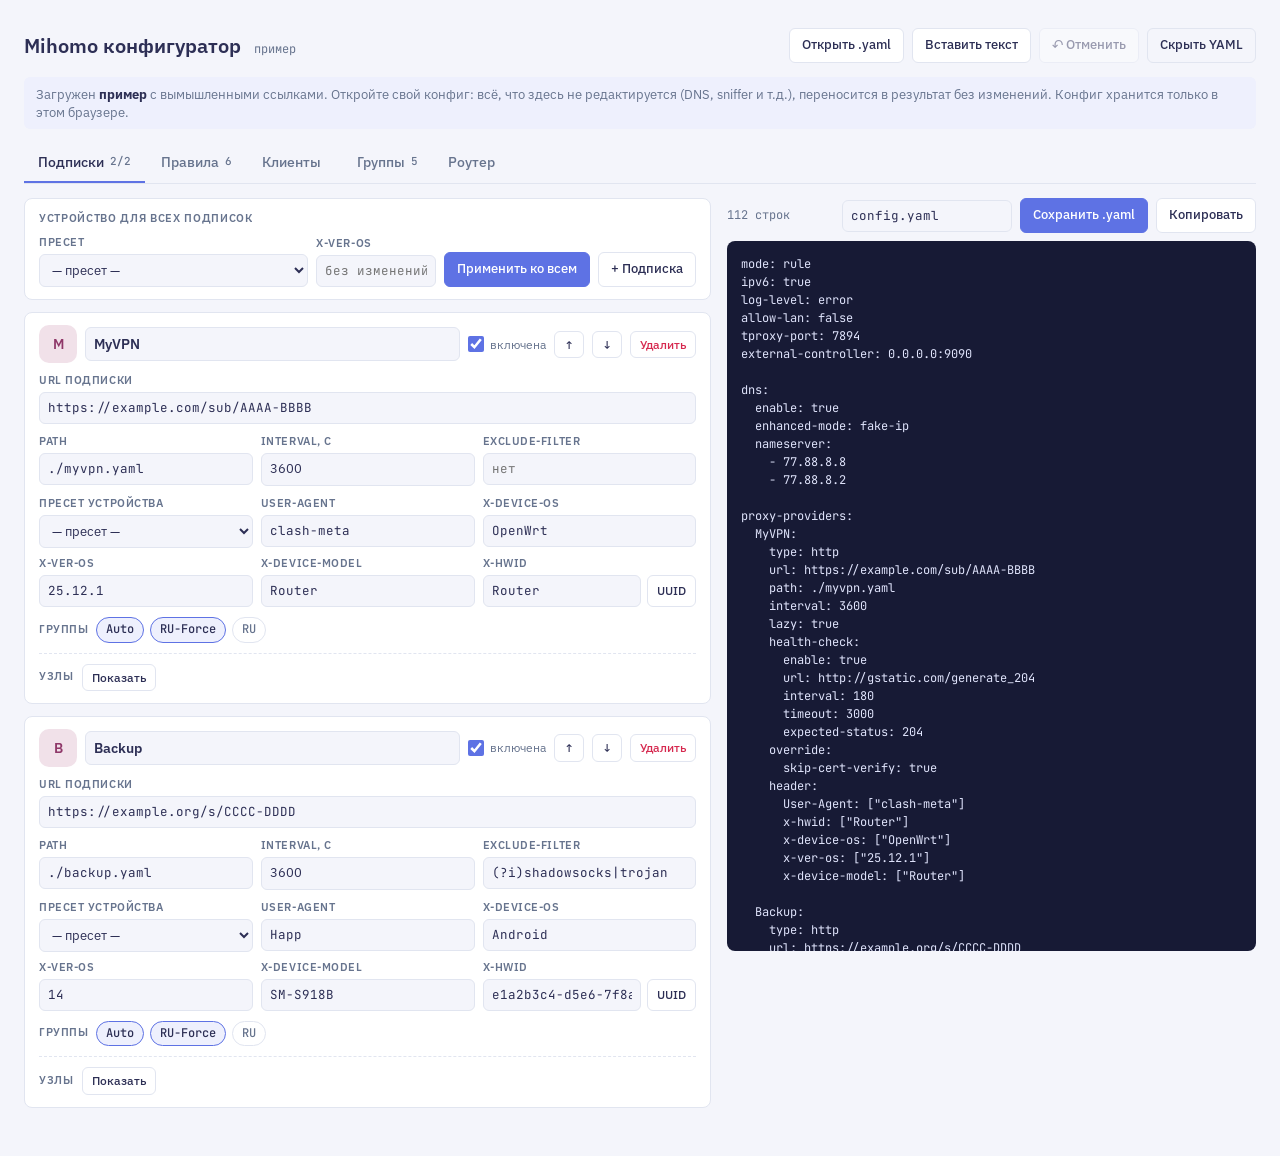
==== configurator/index.html @ 1c2b49b6 "0.1.11: fix empty groups/subscriptions in status, Argon-style panel theme, country flags - fix: stat" ====
<!doctype html>
<html lang="ru">
<head>
<meta charset="utf-8">
<meta name="viewport" content="width=device-width, initial-scale=1, viewport-fit=cover">
<title>Mihomo Конфигуратор</title>
<link rel="preconnect" href="https://fonts.googleapis.com">
<link rel="stylesheet" href="https://fonts.googleapis.com/css2?family=IBM+Plex+Sans:wght@400;500;600&family=JetBrains+Mono:wght@400;500&display=swap">
<script src="js-yaml.min.js"></script>
<script>window.jsyaml || document.write('<script src="https://cdnjs.cloudflare.com/ajax/libs/js-yaml/4.1.0/js-yaml.min.js"><\/script>')</script>
<style>
/* Layout: tabbed editor (subscriptions / rules / groups) on the left, live YAML + problems on the right; stacks on phones */
:root{
  --bg:#f4f5fb; --panel:#ffffff; --fg:#2d2f55; --muted:#67748e; --line:#e1e5f0;
  --accent:#5e72e4; --accent-ink:#ffffff; --soft:#eef0fd; --warn:#d6294f; --ok:#1a9b67;
  --code-bg:#171a35; --code-fg:#dfe3fb;
  --c-direct:#1a9b67; --c-reject:#d6294f;
  --c1:#5e72e4; --c2:#9a6420; --c3:#6b4a8f; --c4:#23808a; --c5:#a03a6c; --c6:#5f6f12;
  --f-ui:"Twemoji Country Flags","IBM Plex Sans",system-ui,-apple-system,"Segoe UI",sans-serif;
  --f-mono:"Twemoji Country Flags","JetBrains Mono",ui-monospace,"SFMono-Regular",Consolas,monospace;
}
/* Windows has no flag emoji: a flags-only font (Twemoji, CC-BY 4.0) next to this file */
@font-face{font-family:"Twemoji Country Flags";src:url(flags.woff2) format("woff2");unicode-range:U+1F1E6-1F1FF,U+1F3F4,U+E0062-E0063,U+E0065,U+E0067,U+E006C,U+E006E,U+E0073-E0074,U+E0077,U+E007F;font-display:swap}
@media (prefers-color-scheme:dark){:root:not([data-theme="light"]){
  --bg:#12142a; --panel:#1c1f3a; --fg:#e8eaf6; --muted:#9aa3c7; --line:#2e3260;
  --accent:#8a9bff; --accent-ink:#11132a; --soft:#262a50; --warn:#ff7a93; --ok:#4fd6a0;
  --code-bg:#0c0e20; --code-fg:#dfe3fb;
  --c-direct:#4fd6a0; --c-reject:#ff7a93;
  --c1:#8a9bff; --c2:#d9a35a; --c3:#a88bd0; --c4:#5cc0c9; --c5:#d97aa6; --c6:#b5c45a; color-scheme:dark}}
:root[data-theme="dark"]{
  --bg:#12142a; --panel:#1c1f3a; --fg:#e8eaf6; --muted:#9aa3c7; --line:#2e3260;
  --accent:#8a9bff; --accent-ink:#11132a; --soft:#262a50; --warn:#ff7a93; --ok:#4fd6a0;
  --code-bg:#0c0e20; --code-fg:#dfe3fb;
  --c-direct:#4fd6a0; --c-reject:#ff7a93;
  --c1:#8a9bff; --c2:#d9a35a; --c3:#a88bd0; --c4:#5cc0c9; --c5:#d97aa6; --c6:#b5c45a; color-scheme:dark}
*{box-sizing:border-box}
[hidden]{display:none!important}
body{background:var(--bg);color:var(--fg);font-family:var(--f-ui);font-size:14px;line-height:1.45;padding-inline:16px;padding-block:20px 40px}
.wrap{max-width:1360px;margin:0 auto;display:flex;flex-direction:column;gap:14px}
header{display:flex;flex-wrap:wrap;align-items:center;justify-content:space-between;gap:12px}
h1{font-size:20px;font-weight:600;margin:0;text-wrap:balance}
h1 small{font-family:var(--f-mono);font-weight:400;font-size:12px;color:var(--muted);margin-left:8px}
h2{font-size:15px;font-weight:600;margin:6px 0 0}
.bar{display:flex;flex-wrap:wrap;gap:8px;align-items:center}
button,.btn{font:inherit;font-size:13px;font-weight:500;border:1px solid var(--line);background:var(--panel);color:var(--fg);padding:7px 12px;border-radius:6px;cursor:pointer;display:inline-flex;align-items:center;gap:6px;text-decoration:none}
button:hover,.btn:hover{border-color:var(--accent)}
button:disabled{opacity:.45;cursor:default;border-color:var(--line)}
button:focus-visible,input:focus-visible,select:focus-visible,textarea:focus-visible,.btn:focus-within,a:focus-visible{outline:2px solid var(--accent);outline-offset:1px}
button.primary{background:var(--accent);color:var(--accent-ink);border-color:var(--accent)}
button.ghost{background:transparent}
button.danger{color:var(--warn)}
button.sm,.btn.sm{padding:4px 9px;font-size:12px}
.btn input{display:none}
.muted{color:var(--muted)}
.small{font-size:12px}
code{font-family:var(--f-mono);font-size:.92em}

.tabs{display:flex;gap:2px;border-bottom:1px solid var(--line);overflow-x:auto}
.tab{border:none;border-bottom:2px solid transparent;border-radius:0;background:transparent;padding:9px 14px;color:var(--muted);font-size:14px}
.tab:hover{border-color:transparent;color:var(--fg)}
.tab[aria-selected="true"]{color:var(--fg);border-bottom-color:var(--accent)}
.tab .n{font-family:var(--f-mono);font-size:11px;color:var(--muted);font-variant-numeric:tabular-nums}

.grid{display:grid;grid-template-columns:minmax(0,1.3fr) minmax(0,1fr);gap:16px;align-items:start}
.grid.noyaml{grid-template-columns:minmax(0,1fr)}
.grid.noyaml .out{display:none}
@media (max-width:960px){.grid{grid-template-columns:minmax(0,1fr)}}
.col{display:flex;flex-direction:column;gap:12px;min-width:0}
.note{font-size:12.5px;color:var(--muted);background:var(--soft);border-radius:6px;padding:8px 12px}
.note b{color:var(--fg)}
.panel{background:var(--panel);border:1px solid var(--line);border-radius:8px;padding:12px 14px;display:flex;flex-direction:column;gap:10px;min-width:0}
.lbl{font-size:11px;letter-spacing:.06em;text-transform:uppercase;color:var(--muted);font-weight:600}
.bulk{flex-direction:row;flex-wrap:wrap;align-items:end;gap:8px}
.bulk .lbl{width:100%}

.prov{background:var(--panel);border:1px solid var(--line);border-radius:8px;padding:12px 14px;display:flex;flex-direction:column;gap:10px;min-width:0}
.prov.off{opacity:.55}
.prov.off .body{display:none}
.phead{display:flex;flex-wrap:wrap;align-items:center;gap:8px}
.phead .name{flex:1 1 160px;min-width:0}
.switch{display:inline-flex;align-items:center;gap:6px;font-size:12px;color:var(--muted);cursor:pointer;user-select:none}
.switch input{width:16px;height:16px;accent-color:var(--accent);margin:0}
.body{display:flex;flex-direction:column;gap:10px}
.row{display:grid;grid-template-columns:repeat(auto-fit,minmax(140px,1fr));gap:8px}
label.f{display:flex;flex-direction:column;gap:3px;min-width:0}
label.f>span{font-size:11px;letter-spacing:.05em;text-transform:uppercase;color:var(--muted);font-weight:600}
input[type=text],input[type=number],input[type=search],select,textarea{font:inherit;font-size:13px;width:100%;min-width:0;border:1px solid var(--line);background:var(--bg);color:var(--fg);border-radius:6px;padding:6px 8px}
input.mono,textarea,select.mono{font-family:var(--f-mono);font-size:12.5px}
input.name{font-weight:600;font-size:14px}
.inline{display:flex;gap:6px;min-width:0}
.inline input{flex:1}
.chips{display:flex;flex-wrap:wrap;gap:6px;align-items:center}
.chips .t{font-size:11px;letter-spacing:.05em;text-transform:uppercase;color:var(--muted);font-weight:600;margin-right:2px}
.chip{font-family:var(--f-mono);font-size:12px;padding:3px 9px;border-radius:999px;border:1px solid var(--line);background:transparent;color:var(--muted);cursor:pointer}
.chip.on{background:var(--soft);color:var(--fg);border-color:var(--accent)}
.chips select{width:auto;font-size:12px;padding:3px 6px;border-radius:999px}
.dot{width:8px;height:8px;border-radius:50%;display:inline-block;flex:none}

/* nodes */
.nodes{border-top:1px dashed var(--line);padding-top:10px;display:flex;flex-direction:column;gap:8px}
.nodesum{font-size:12.5px;display:flex;flex-wrap:wrap;gap:4px 10px;font-variant-numeric:tabular-nums}
.nodelist{max-height:300px;overflow:auto;border:1px solid var(--line);border-radius:6px}
.node{display:grid;grid-template-columns:minmax(0,1fr) auto;gap:1px 10px;padding:6px 10px;border-bottom:1px solid var(--line);font-size:13px}
.node:last-child{border-bottom:none}
.node.ex{opacity:.45}
.node .nn{min-width:0;overflow:hidden;text-overflow:ellipsis;white-space:nowrap}
.node .srv{font-family:var(--f-mono);font-size:11px;color:var(--muted);min-width:0;overflow:hidden;text-overflow:ellipsis;white-space:nowrap}
.node .proto{font-family:var(--f-mono);font-size:11px;color:var(--muted);text-align:right}
.node .tags{display:flex;gap:4px;flex-wrap:wrap;justify-content:flex-end}
.tag{font-family:var(--f-mono);font-size:10.5px;padding:1px 7px;border-radius:999px;background:var(--soft);color:var(--fg);white-space:nowrap}
.tag.x{color:var(--warn);background:transparent;border:1px solid var(--line)}

/* rules */
.tester .tout{font-size:13px;display:flex;flex-direction:column;gap:4px}
.tester ol{margin:0;padding-left:20px;display:flex;flex-direction:column;gap:3px}
.tester li.maybe{color:var(--muted)}
.tester li.hit{font-weight:500}
.tester ul{margin:2px 0 0;padding-left:18px}
.badge{font-size:11px;font-weight:500;padding:1px 7px;border-radius:999px;background:var(--soft);color:var(--muted);white-space:nowrap}
.rtools{display:flex;flex-wrap:wrap;gap:8px;align-items:center}
.rtools input{flex:1 1 160px;width:auto}
.legend{display:flex;flex-wrap:wrap;gap:6px}
.legend .chip{display:inline-flex;align-items:center;gap:6px}
.legend .ic{width:20px;height:20px;border-radius:5px}.legend .ic svg{width:13px;height:13px}.legend .ic img{width:18px;height:18px}
.rules{display:flex;flex-direction:column;gap:5px}
.rule{display:flex;flex-wrap:wrap;align-items:center;gap:6px;background:var(--panel);border:1px solid var(--line);border-radius:6px;padding:5px 8px 5px 4px;min-width:0}
.rule.bad{border-color:var(--warn)}
.rule.dead{opacity:.5}
.rule.dragging{box-shadow:0 8px 24px rgba(0,0,0,.22);border-color:var(--accent);position:relative;z-index:3}
.rules.sorting{user-select:none}
.handle{cursor:grab;touch-action:none;border:none;background:transparent;color:var(--muted);padding:6px 6px;font-family:var(--f-mono);letter-spacing:-2px;font-size:13px;line-height:1}
.handle:hover{color:var(--fg)}
.handle.off{cursor:default;opacity:.3}
.rules.sorting .handle{cursor:grabbing}
.idx{font-family:var(--f-mono);font-size:11px;color:var(--muted);width:2.2em;text-align:right;font-variant-numeric:tabular-nums}
.rule .rtype{flex:0 0 152px;width:152px}
.rule .rval{flex:1 1 170px;width:auto}
.rule span.rval{font-size:12.5px;padding:0 8px}
.rule .arrow{color:var(--muted)}
.rule .rtarget{flex:0 0 140px;width:140px;font-weight:500;border-color:var(--tc);background:color-mix(in srgb,var(--tc) 16%,var(--bg))}
.rule .x{padding:4px 9px;color:var(--muted)}
.rule .x:hover{color:var(--warn)}
.rule .issue{width:100%;font-size:12px;color:var(--warn);padding-left:56px}
.rpgrid,.ggrid{display:grid;grid-template-columns:repeat(auto-fill,minmax(300px,1fr));gap:12px}

/* groups */
.ghead{display:flex;flex-wrap:wrap;align-items:center;gap:8px}
.ghead .name{flex:1 1 140px;width:auto}
.ghead select{flex:0 0 130px;width:130px}
.gmeta{font-size:12px;color:var(--muted);font-variant-numeric:tabular-nums}
.member{display:inline-flex;align-items:center;border:1px solid var(--line);border-radius:999px;overflow:hidden}
.member button{border:none;border-radius:0;background:transparent;padding:3px 8px;font-family:var(--f-mono);font-size:12px;color:var(--fg)}
.member button+button{padding:3px 7px 3px 2px;color:var(--muted)}
.member.first{border-color:var(--accent);background:var(--soft)}
.member.bad{border-color:var(--warn)}
.member.bad button{color:var(--warn)}
.gnodes{display:flex;flex-wrap:wrap;gap:4px}
.gfoot{display:flex;gap:6px;justify-content:flex-end}

/* icons */
.ic{width:30px;height:30px;border-radius:8px;display:inline-grid;place-items:center;flex:none;padding:0;border:none;
  background:color-mix(in srgb,var(--tc,var(--accent)) 15%,var(--panel));color:color-mix(in srgb,var(--tc,var(--accent)) 85%,var(--fg));overflow:hidden}
.ic svg{width:18px;height:18px}
.ic img{width:26px;height:26px;object-fit:contain}
.ic.lt{--tc:var(--lc);font-weight:600;font-size:12px;letter-spacing:-.02em;font-family:var(--f-ui)}
.ic .em{font-size:17px;line-height:1}
button.ic{cursor:pointer}
button.ic:hover{box-shadow:0 0 0 2px var(--accent);border-color:transparent}
.ic.lg{width:38px;height:38px;border-radius:10px}
.ic.lg svg{width:22px;height:22px}.ic.lg img{width:32px;height:32px}.ic.lg.lt{font-size:14px}
#iconDlg{width:min(760px,calc(100vw - 32px))}
#iconDlg .tabs{margin:8px 0}
.icgrid{display:grid;grid-template-columns:repeat(auto-fill,minmax(76px,1fr));gap:6px;max-height:52vh;overflow:auto;padding:2px}
.icgrid button{flex-direction:column;gap:4px;padding:8px 4px;font-size:10.5px;font-weight:400;color:var(--muted);min-width:0}
.icgrid button span.cap{max-width:100%;overflow:hidden;text-overflow:ellipsis;white-space:nowrap}
.icgrid img{width:36px;height:36px;object-fit:contain}
.icgrid svg{width:24px;height:24px;color:var(--fg)}

/* clients */
.seg{display:inline-flex;flex-wrap:wrap;border:1px solid var(--line);border-radius:8px;overflow:hidden;background:var(--bg)}
.seg button{border:none;border-radius:0;background:transparent;padding:6px 12px;color:var(--muted)}
.seg button+button{border-left:1px solid var(--line)}
.seg button[aria-pressed="true"]{background:var(--accent);color:var(--accent-ink)}
.client .ipin{flex:0 1 170px;width:170px}
.cstat{font-size:12.5px;color:var(--muted);display:flex;flex-wrap:wrap;gap:6px 10px;align-items:center}
.cstat.warn{color:var(--warn)}
.copt{display:flex;flex-wrap:wrap;gap:8px;align-items:center;font-size:13px}
.copt select{width:auto}

/* router */
.dl{font-family:var(--f-mono);font-size:11px;white-space:nowrap;font-variant-numeric:tabular-nums}
.dl.good{color:var(--ok)}.dl.mid{color:var(--c2)}.dl.bad{color:var(--warn)}
.live{font-size:12.5px;display:flex;flex-wrap:wrap;gap:6px 12px;align-items:center;background:var(--soft);border-radius:6px;padding:6px 10px}
.live select{width:auto;max-width:100%;min-width:0}
.tab .ok{color:var(--ok)}

/* host bar (LuCI / panel) */
.hostbar{display:flex;flex-wrap:wrap;gap:8px;align-items:center;background:var(--panel);border:1px solid var(--line);border-radius:8px;padding:8px 10px}
.hostbar .src{font-size:12px;color:var(--muted);font-weight:600;letter-spacing:.04em;text-transform:uppercase}
.hostbar select{width:auto;max-width:100%;min-width:0;flex:0 1 260px}
.hostbar .dirty{font-size:12.5px;color:var(--warn)}
.hostbar .clean{font-size:12.5px;color:var(--ok)}
.hostbar .grow{flex:1 1 auto}
.hostres{font-size:12.5px;white-space:pre-wrap;font-family:var(--f-mono);max-height:180px;overflow:auto}

/* output */
.out{position:sticky;top:calc(env(safe-area-inset-top,0px) + 12px);display:flex;flex-direction:column;gap:8px;min-width:0}
.outhead{display:flex;flex-wrap:wrap;align-items:center;justify-content:space-between;gap:8px}
.outhead .meta{font-family:var(--f-mono);font-size:12px;color:var(--muted);font-variant-numeric:tabular-nums}
.fname{width:170px!important}
.problems{font-size:12.5px;color:var(--warn);background:color-mix(in srgb,var(--warn) 9%,var(--panel));border:1px solid color-mix(in srgb,var(--warn) 35%,var(--line));border-radius:6px;padding:8px 12px;max-height:150px;overflow:auto}
.problems ul{margin:0;padding-left:18px}
pre#yaml{margin:0;background:var(--code-bg);color:var(--code-fg);font-family:var(--f-mono);font-size:12px;line-height:1.5;border-radius:8px;padding:14px;overflow:auto;max-height:calc(100vh - 190px);white-space:pre;tab-size:2}
#toast{position:fixed;left:50%;transform:translateX(-50%);bottom:calc(20px + env(safe-area-inset-bottom,0px));z-index:60;background:var(--panel);border:1px solid var(--line);box-shadow:0 6px 24px rgba(0,0,0,.18);border-radius:999px;padding:8px 16px;max-width:calc(100vw - 32px);font-size:13px;color:var(--ok);text-align:center}
#toast.err{color:var(--warn)}
#toast:empty{display:none}
.row3{display:grid;grid-template-columns:repeat(3,minmax(0,1fr));gap:8px}
@media (max-width:620px){.row3{grid-template-columns:minmax(0,1fr)}}
.err{font-size:12.5px;color:var(--warn)}
dialog{border:1px solid var(--line);border-radius:10px;background:var(--panel);color:var(--fg);width:min(720px,calc(100vw - 32px));padding:16px}
dialog::backdrop{background:rgba(0,0,0,.45)}
dialog textarea{height:50vh;resize:vertical}
dialog .bar{margin-top:10px;justify-content:flex-end}
/* mobile nav */
.mnav{display:none;position:fixed;left:0;right:0;bottom:0;z-index:40;background:var(--panel);border-top:1px solid var(--line);grid-template-columns:repeat(6,minmax(0,1fr));gap:2px;padding:4px 4px calc(4px + env(safe-area-inset-bottom,0px))}
.mnav button{flex-direction:column;justify-content:center;gap:2px;border:none;background:transparent;padding:6px 0;font-size:10.5px;font-weight:500;color:var(--muted);min-height:54px;position:relative;border-radius:10px;min-width:0}
.mnav button:hover{border:none}
.mnav button svg{width:22px;height:22px}
.mnav button[aria-selected="true"]{color:var(--accent);background:var(--soft)}
.mnav .b{position:absolute;top:3px;left:calc(50% + 6px);min-width:16px;height:16px;border-radius:8px;background:var(--warn);color:var(--panel);font-size:10px;line-height:16px;padding:0 4px;font-variant-numeric:tabular-nums}
.mnav .b.ok{background:var(--ok);min-width:8px;width:8px;height:8px;padding:0;top:8px}
@media (max-width:720px){
  body{padding-block:12px calc(80px + env(safe-area-inset-bottom,0px))}
  .wrap{gap:12px}
  .tabs{display:none}
  .mnav{display:grid}
  #toast{bottom:calc(76px + env(safe-area-inset-bottom,0px))}
  header{gap:8px}
  h1{font-size:17px;min-width:0;max-width:100%}
  h1 small{display:block;margin:2px 0 0;overflow:hidden;text-overflow:ellipsis;white-space:nowrap}
  header .bar{width:100%;display:grid;grid-template-columns:repeat(3,minmax(0,1fr));gap:6px}
  header .bar>*{justify-content:center;padding:6px 4px;font-size:13px;white-space:nowrap;overflow:hidden}
  #yamlToggle{display:none}
  .grid,.grid.noyaml{grid-template-columns:minmax(0,1fr)}
  .grid .out,.grid.noyaml .out{display:none;position:static}
  body.m-yaml .grid .out{display:flex}
  body.m-yaml #main{display:none}
  pre#yaml{max-height:none;font-size:11.5px}
  .outhead .bar{width:100%}
  .fname{flex:1 1 100%;width:100%!important}
  input[type=text],input[type=number],input[type=search],input[type=password],select,textarea{font-size:16px;padding:8px 10px}
  button,.btn{min-height:42px}
  button.sm,.btn.sm{min-height:36px}
  .chip{padding:6px 11px}
  .member button{padding:7px 9px}
  .row,.row3{grid-template-columns:minmax(0,1fr)!important}
  .panel,.prov{padding:12px}
  .rule{display:grid;grid-template-columns:30px 30px minmax(0,1fr) auto auto;grid-template-areas:"n ic ty ty x" "h va va va va" "h tg tg nr nr" "is is is is is";gap:6px;padding:8px 8px 8px 4px}
  .rule .idx{grid-area:n;width:auto;text-align:center;align-self:center}
  .rule .handle{grid-area:h;align-self:stretch;font-size:16px;min-height:44px}
  .rule .ic{grid-area:ic}
  .rule .rtype{grid-area:ty;width:100%;flex:none}
  .rule .rval{grid-area:va;width:100%;flex:none}
  .rule span.rval{align-self:center}
  .rule .arrow{display:none}
  .rule .rtarget{grid-area:tg;width:100%;flex:none}
  .rule .switch{grid-area:nr}
  .rule .x{grid-area:x;min-height:40px;min-width:40px;justify-content:center}
  .rule .issue{grid-area:is;padding-left:4px}
  .rtools input{flex:1 1 100%}
  .ghead select{flex:1 1 100%;width:100%}
  .client .ipin{flex:1 1 100%;width:100%}
  .seg{display:flex;width:100%}
  .seg button{flex:1 1 0;padding:8px 4px;font-size:13px}
  .node{padding:8px 10px}
  .live{padding:8px 10px}
  .live select{flex:1 1 100%}
  dialog,#iconDlg{width:100vw;max-width:100vw;height:100dvh;max-height:100dvh;margin:0;border:none;border-radius:0;padding:16px 16px calc(16px + env(safe-area-inset-bottom,0px))}
  dialog textarea{height:58vh}
  .icgrid{grid-template-columns:repeat(auto-fill,minmax(68px,1fr));max-height:calc(100dvh - 300px)}
}
@media (max-width:560px){.rule .rtype,.rule .rtarget{flex:1 1 120px;width:auto}.rule .issue{padding-left:8px}}
@media (prefers-reduced-motion:reduce){*{transition:none!important}}
</style>
</head>
<body>

<div class="wrap">
  <header>
    <h1>Mihomo конфигуратор <small id="srcname">пример</small></h1>
    <div class="bar">
      <label class="btn">Открыть .yaml<input type="file" id="file" accept=".yaml,.yml,.txt"></label>
      <button id="pasteBtn">Вставить текст</button>
      <button id="undoBtn" disabled title="Отменить последнее действие">↶ Отменить</button>
      <button id="yamlToggle" class="ghost">Скрыть YAML</button>
    </div>
  </header>

  <div class="hostbar" id="hostbar" hidden></div>
  <div class="note" id="hint">Загружен <b>пример</b> с вымышленными ссылками. Откройте свой конфиг: всё, что здесь не редактируется (DNS, sniffer и т.д.), переносится в результат без изменений. Конфиг хранится только в этом браузере.</div>

  <div class="tabs" role="tablist">
    <button class="tab" role="tab" data-tab="subs" id="tab-subs">Подписки <span class="n" id="cnt-subs"></span></button>
    <button class="tab" role="tab" data-tab="rules" id="tab-rules">Правила <span class="n" id="cnt-rules"></span></button>
    <button class="tab" role="tab" data-tab="clients" id="tab-clients">Клиенты <span class="n" id="cnt-clients"></span></button>
    <button class="tab" role="tab" data-tab="groups" id="tab-groups">Группы <span class="n" id="cnt-groups"></span></button>
    <button class="tab" role="tab" data-tab="router" id="tab-router">Роутер <span class="n" id="cnt-router"></span></button>
  </div>

  <div class="grid" id="grid">
    <div class="col" id="main"></div>

    <div class="out">
      <div class="outhead">
        <div class="meta" id="meta"></div>
        <div class="bar">
          <input type="text" id="fname" class="mono fname" value="config.yaml" aria-label="Имя файла" spellcheck="false">
          <button id="applyBtn" class="primary" hidden title="Применить конфиг на роутере через API mihomo">На роутер</button>
          <button id="saveBtn" class="primary">Сохранить .yaml</button>
          <button id="copyBtn">Копировать</button>
        </div>
      </div>
      <div class="problems" id="problems" hidden></div>
      <pre id="yaml" tabindex="0"></pre>
    </div>
  </div>
</div>

<div id="toast" class="toast" aria-live="polite"></div>
<nav class="mnav" id="mnav" aria-label="Разделы"></nav>

<dialog id="pasteDlg">
  <label class="f"><span id="pasteTitle">Вставьте содержимое config.yaml</span><textarea id="pasteTa" spellcheck="false"></textarea><input type="text" id="newName" class="mono" hidden spellcheck="false"></label>
  <div class="err" id="pasteErr"></div>
  <div class="bar"><button id="pasteCancel" class="ghost">Отмена</button><button id="pasteOk" class="primary">Загрузить</button></div>
</dialog>

<dialog id="iconDlg">
  <div class="bar" style="justify-content:space-between"><b id="icTitle">Иконка</b><button class="ghost sm" id="icClose" aria-label="Закрыть">✕</button></div>
  <div class="tabs" role="tablist">
    <button class="tab" data-ictab="own" id="ict-own">Значки</button>
    <button class="tab" data-ictab="qure" id="ict-qure">Qure</button>
    <button class="tab" data-ictab="url" id="ict-url">Своя ссылка</button>
  </div>
  <div class="col">
    <input type="search" id="icSearch" placeholder="Поиск: youtube, telegram, russia…" aria-label="Поиск иконки">
    <div class="icgrid" id="icGrid"></div>
    <div class="inline" id="icUrlRow" hidden><input type="text" id="icUrlIn" class="mono" placeholder="https://…/icon.png" spellcheck="false"><button id="icUrlOk" class="primary">Применить</button></div>
    <div class="note small" id="icNote"></div>
    <div class="bar"><button id="icAuto">Сбросить на авто</button></div>
  </div>
</dialog>

<script>
const SAMPLE = `mode: rule
ipv6: true
log-level: error
allow-lan: false
tproxy-port: 7894
external-controller: 0.0.0.0:9090
dns:
  enable: true
  enhanced-mode: fake-ip
  nameserver: [77.88.8.8, 77.88.8.2]
proxy-providers:
  MyVPN:
    type: http
    url: "https://example.com/sub/AAAA-BBBB"
    path: ./myvpn.yaml
    interval: 3600
    lazy: true
    health-check: {enable: true, url: http://gstatic.com/generate_204, interval: 180, timeout: 3000, expected-status: 204}
    override: {skip-cert-verify: true}
    header:
      User-Agent: ["clash-meta"]
      x-hwid: ["Router"]
      x-device-os: ["OpenWrt"]
      x-ver-os: ["25.12.1"]
      x-device-model: ["Router"]
  Backup:
    type: http
    url: "https://example.org/s/CCCC-DDDD"
    path: ./backup.yaml
    interval: 3600
    lazy: true
    health-check: {enable: true, url: http://gstatic.com/generate_204, interval: 180, timeout: 3000, expected-status: 204}
    override: {skip-cert-verify: true}
    exclude-filter: "(?i)shadowsocks|trojan"
    header:
      User-Agent: ["Happ"]
      x-hwid: ["e1a2b3c4-d5e6-7f8a-9b0c-1d2e3f4a5b6c"]
      x-device-os: ["Android"]
      x-ver-os: ["14"]
      x-device-model: ["SM-S918B"]
proxy-groups:
  - {name: Mode, type: select, proxies: [Auto, RU-Force]}
  - {name: Auto, type: url-test, interval: 30, url: http://gstatic.com/generate_204, use: [MyVPN, Backup], exclude-filter: "(?i)🇷🇺|Russia|Россия"}
  - {name: RU-Force, type: url-test, interval: 30, url: http://gstatic.com/generate_204, use: [MyVPN, Backup], filter: "(?i)🇷🇺|Russia|Россия"}
  - {name: PROXY, type: select, proxies: [Auto, RU-Force]}
  - {name: RU, type: fallback, interval: 30, url: http://gstatic.com/generate_204, proxies: [RU-Force, Mode]}
rule-providers:
  youtube:
    behavior: classical
    type: http
    url: "https://raw.githubusercontent.com/blackmatrix7/ios_rule_script/master/rule/Clash/YouTube/YouTube.yaml"
    interval: 86400
    proxy: PROXY
    path: ./ruleset/youtube.yaml
  russia-inside:
    behavior: classical
    type: http
    url: "https://raw.githubusercontent.com/itdoginfo/allow-domains/main/Russia/inside-clashx.lst"
    interval: 86400
    proxy: PROXY
    path: ./ruleset/russia-inside.yaml
rules:
  - DOMAIN-SUFFIX,okcdn.ru,DIRECT
  - RULE-SET,youtube,PROXY
  - RULE-SET,russia-inside,RU
  - DOMAIN-SUFFIX,ru,RU
  - GEOIP,RU,RU,no-resolve
  - MATCH,Mode
`;

const PRESETS = {
  router:  {label:"Роутер · OpenWrt (clash-meta)", ua:"clash-meta", hwid:"Router", os:"OpenWrt", ver:"25.12.1", model:"Router"},
  android: {label:"Android · Happ", ua:"Happ", hwid:"@uuid", os:"Android", ver:"14", model:"SM-S918B"},
  ios:     {label:"iPhone · Happ", ua:"Happ", hwid:"@uuid", os:"iOS", ver:"18.5", model:"iPhone16,2"},
  windows: {label:"Windows · clash-verge", ua:"clash-verge/v2.2.3", hwid:"@uuid", os:"Windows", ver:"11", model:"PC"},
};
const HKEYS = [["ua","User-Agent"],["hwid","x-hwid"],["os","x-device-os"],["ver","x-ver-os"],["model","x-device-model"]];
const RULE_TYPES = ["DOMAIN","DOMAIN-SUFFIX","DOMAIN-KEYWORD","DOMAIN-REGEX","GEOSITE","GEOIP","IP-CIDR","IP-CIDR6","IP-ASN","SRC-IP-CIDR","DST-PORT","SRC-PORT","IN-PORT","NETWORK","PROCESS-NAME","PROCESS-PATH","RULE-SET","AND","OR","NOT","MATCH"];
const NO_RESOLVE = new Set(["GEOIP","IP-CIDR","IP-CIDR6","IP-ASN","RULE-SET"]);
const HINTS = {"DOMAIN":"example.com","DOMAIN-SUFFIX":"example.com","DOMAIN-KEYWORD":"google","DOMAIN-REGEX":"^.*\\.example\\.com$","GEOSITE":"category-ads-all","GEOIP":"RU","IP-CIDR":"10.0.0.0/8","IP-CIDR6":"2001:db8::/32","IP-ASN":"13335","SRC-IP-CIDR":"192.168.1.0/24","DST-PORT":"443","SRC-PORT":"7777","IN-PORT":"7890","NETWORK":"udp","PROCESS-NAME":"telegram","PROCESS-PATH":"/usr/bin/curl","AND":"((DOMAIN,a.com),(NETWORK,UDP))","OR":"((DOMAIN,a.com),(DOMAIN,b.com))","NOT":"((DOMAIN,a.com))"};
const BUILTIN = ["DIRECT","REJECT","REJECT-DROP","PASS"];
const GTYPES = ["select","url-test","fallback","load-balance","relay"];
const GTYPE_RU = {"select":"ручной выбор","url-test":"самый быстрый","fallback":"первый живой","load-balance":"балансировка","relay":"цепочка"};
const STORE = "mihomo-cfg-v1", STORE_NODES = "mihomo-nodes-v1", STORE_UI = "mihomo-ui-v1";

/* ---------- icons ---------- */
const SVG = {
  globe:'<circle cx="12" cy="12" r="9"/><path d="M3 12h18M12 3a14 14 0 0 1 0 18M12 3a14 14 0 0 0 0 18"/>',
  list:'<path d="M9 6h11M9 12h11M9 18h11"/><circle cx="4.5" cy="6" r="1"/><circle cx="4.5" cy="12" r="1"/><circle cx="4.5" cy="18" r="1"/>',
  pin:'<path d="M12 21s-6.5-5.6-6.5-11a6.5 6.5 0 0 1 13 0c0 5.4-6.5 11-6.5 11z"/><circle cx="12" cy="10" r="2.3"/>',
  net:'<rect x="3" y="4" width="18" height="6" rx="1.5"/><rect x="3" y="14" width="18" height="6" rx="1.5"/><path d="M7 7h.01M7 17h.01M11 7h.01M11 17h.01"/>',
  cpu:'<rect x="7" y="7" width="10" height="10" rx="1.5"/><path d="M10 3v4M14 3v4M10 17v4M14 17v4M3 10h4M3 14h4M17 10h4M17 14h4"/>',
  port:'<path d="M9 3v5M15 3v5M6.5 8h11v3.5a5.5 5.5 0 0 1-11 0zM12 17v4"/>',
  asterisk:'<path d="M12 4v16M5.1 8l13.8 8M18.9 8 5.1 16"/>',
  logic:'<circle cx="9" cy="12" r="5.5"/><circle cx="15" cy="12" r="5.5"/>',
  play:'<rect x="2.5" y="5" width="19" height="14" rx="4"/><path d="m10 9 5 3-5 3z"/>',
  video:'<rect x="3" y="6" width="13" height="12" rx="2"/><path d="m16 10 5-3v10l-5-3z"/>',
  chat:'<path d="M4 5h16v11H10l-6 4z"/>',
  send:'<path d="M21 4 3 11l6.5 2.5L12 20l3-5.5zM9.5 13.5 21 4"/>',
  music:'<path d="M9 18V5.5l11-2V16"/><circle cx="6" cy="18" r="3"/><circle cx="17" cy="16" r="3"/>',
  game:'<rect x="2" y="7" width="20" height="10" rx="5"/><path d="M7 10v4M5 12h4"/><circle cx="15.5" cy="11" r=".8"/><circle cx="18" cy="13" r=".8"/>',
  ban:'<circle cx="12" cy="12" r="9"/><path d="m5.6 5.6 12.8 12.8"/>',
  shield:'<path d="M12 3 20 6v6c0 5-3.5 8-8 9-4.5-1-8-4-8-9V6z"/><path d="m8.5 12 2.5 2.5 4.5-5"/>',
  bolt:'<path d="M13 2 4 14h7l-1 8 9-12h-7z"/>',
  server:'<rect x="3" y="4" width="18" height="7" rx="1.5"/><rect x="3" y="13" width="18" height="7" rx="1.5"/><path d="M7 7.5h.01M7 16.5h.01"/>',
  home:'<path d="M3 11 12 4l9 7v9h-6v-6H9v6H3z"/>',
  arrow:'<path d="M4 12h15M13 6l6 6-6 6"/>',
  mail:'<rect x="3" y="5" width="18" height="14" rx="2"/><path d="m3 7 9 6 9-6"/>',
  cloud:'<path d="M7 18h10a4 4 0 0 0 .6-7.95A6 6 0 0 0 6.1 9.6 4.2 4.2 0 0 0 7 18z"/>',
  code:'<path d="m8 7-5 5 5 5M16 7l5 5-5 5"/>',
  ai:'<path d="M12 3l1.8 5.2L19 10l-5.2 1.8L12 17l-1.8-5.2L5 10l5.2-1.8zM18.5 15.5l.8 2.2 2.2.8-2.2.8-.8 2.2-.8-2.2-2.2-.8 2.2-.8z"/>',
  cart:'<path d="M3 4h2l2.5 11h10L20 7H6.4"/><circle cx="9" cy="19.5" r="1.5"/><circle cx="17" cy="19.5" r="1.5"/>',
  bank:'<path d="M3 10 12 4l9 6M5 10v8M10 10v8M14 10v8M19 10v8M3 20.5h18"/>',
  download:'<path d="M12 3v12M7 10l5 5 5-5M4 20.5h16"/>',
  lock:'<rect x="5" y="11" width="14" height="10" rx="2"/><path d="M8 11V7.5a4 4 0 0 1 8 0V11"/>',
  star:'<path d="m12 3 2.8 5.8 6.2.9-4.5 4.4 1 6.2-5.5-3-5.5 3 1-6.2L3 9.7l6.2-.9z"/>',
  tv:'<rect x="3" y="5" width="18" height="12" rx="2"/><path d="M8 21h8M12 17v4"/>',
  phone:'<rect x="7" y="2.5" width="10" height="19" rx="2.5"/><path d="M11 18.5h2"/>',
  rocket:'<path d="M9.5 15 6 11.5C7.2 7 11 3.5 20 3.5 20 12.5 16.5 16.3 12 17.5zM6.8 14.8C5 16 4 20 4 20s4-1 5.2-2.8"/><circle cx="14.5" cy="9" r="1.6"/>',
  gauge:'<path d="M3.5 18a8.5 8.5 0 1 1 17 0"/><path d="m12 18 4.5-6"/>',
  stack:'<path d="m12 3 9 5-9 5-9-5z"/><path d="m3 13 9 5 9-5"/>',
  scale:'<path d="M12 4v16M6 7h12M8 20h8"/><path d="m6 7-3 6.5h6zM18 7l-3 6.5h6z"/>',
  link:'<path d="M10 14a4 4 0 0 0 5.7 0l3.1-3.1a4 4 0 0 0-5.7-5.7l-1.2 1.2M14 10a4 4 0 0 0-5.7 0l-3.1 3.1a4 4 0 0 0 5.7 5.7l1.2-1.2"/>',
  pointer:'<path d="M5 3l14 7-6.2 1.8L10.5 18z"/><path d="m13 12 5 6"/>',
  wifi:'<path d="M2.5 9a14 14 0 0 1 19 0M5.5 12.5a9.5 9.5 0 0 1 13 0M8.8 16a5 5 0 0 1 6.4 0"/><circle cx="12" cy="19.5" r="1"/>',
  news:'<path d="M4 5h12v14H6a2 2 0 0 1-2-2zM16 8h4v9a2 2 0 0 1-2 2M7.5 9h5M7.5 12.5h5M7.5 16h3"/>',
  book:'<path d="M4 5.5A2.5 2.5 0 0 1 6.5 3H20v15H6.5A2.5 2.5 0 0 0 4 20.5zM4 20.5A2.5 2.5 0 0 0 6.5 23H20"/>',
  heart:'<path d="M12 20s-7.5-4.6-7.5-10.3A4.2 4.2 0 0 1 12 7.2a4.2 4.2 0 0 1 7.5 2.5C19.5 15.4 12 20 12 20z"/>',
  car:'<path d="M5 16V11.5L7 6.5h10l2 5V16M3 16h18v2.5H3z"/><circle cx="7.5" cy="16" r="1.6"/><circle cx="16.5" cy="16" r="1.6"/>',
  question:'<circle cx="12" cy="12" r="9"/><path d="M9.6 9.3a2.5 2.5 0 1 1 3.5 2.3c-.7.3-1.1.9-1.1 1.6v.6M12 17h.01"/>',
  flagru:null,
};
const SVG_RU = {flagru:'<svg viewBox="0 0 24 24" aria-hidden="true"><rect x="2.5" y="5" width="19" height="14" rx="2" fill="#fff" stroke="currentColor" stroke-opacity=".35"/><rect x="2.5" y="9.67" width="19" height="4.67" fill="#1c57a5"/><path d="M2.5 14.33h19V17a2 2 0 0 1-2 2h-15a2 2 0 0 1-2-2z" fill="#d52b1e"/></svg>'};
const SVG_RU_LABEL = {globe:"сайт",list:"список",pin:"гео",net:"сеть",cpu:"процесс",port:"порт",asterisk:"всё",logic:"логика",play:"видео",video:"камера",chat:"чат",send:"мессенджер",music:"музыка",game:"игры",ban:"блок",shield:"защита",bolt:"скорость",server:"сервер",home:"дом",arrow:"напрямую",mail:"почта",cloud:"облако",code:"код",ai:"ИИ",cart:"магазин",bank:"банк",download:"загрузки",lock:"замок",star:"звезда",tv:"ТВ",phone:"телефон",rocket:"ракета",gauge:"пинг",stack:"резерв",scale:"баланс",link:"цепочка",pointer:"выбор",wifi:"wi-fi",news:"новости",book:"книги",heart:"сердце",car:"авто",question:"?",flagru:"Россия"};
const svgIcon = k => k==="flagru" ? SVG_RU.flagru : `<svg viewBox="0 0 24 24" fill="none" stroke="currentColor" stroke-width="1.8" stroke-linecap="round" stroke-linejoin="round" aria-hidden="true">${SVG[k]||SVG.globe}</svg>`;
const QURE_BASE = "https://fastly.jsdelivr.net/gh/Koolson/Qure@master/IconSet/Color/";
const QURE = "5iTV|AGA|AI|AIA|AR|AU|AbemaTV|AdBlack|AdWhite|Advertising|AfreecaTV|Africa_Map|Airport|Alibaba|All4|Amazon|Amazon_1|America_Map|AmyTelecom|AmyTelecom_1|Apeach|App_Store|Apple|Apple_1|Apple_2|Apple_Fitness+|Apple_Fitness+_Letter|Apple_Fitness|Apple_Music|Apple_News|Apple_TV|Apple_TV_Plus|Apple_Update|Area|Argentina|Asia_Map|Australia|Auto|Available|Available_1|Azure|BBC_iPlayer|BBC_iPlayer_1|BBC_iPlayer_2|BGP|BR|Back|Bahamut|Bamboo|Blackhole|Blinkload|Blinkload_1|Bookpedia|BosLife|BosLife_1|Bot|Brazil|Brown|Bypass|CA|CC|CN|Canada|Cat|Catnet|Cellular|ChatGPT|China|China_Map|Cloudflare|Clubhouse|Clubhouse_1|Clubhouse_2|Copilot|CreamData|Cryptocurrency|Cryptocurrency_1|Cryptocurrency_2|Cryptocurrency_3|Cydia|DAZN|DAZN_1|DAZN_2|DE|Daily|Dinosaur|Direct|Discord|Disney+|Disney+_1|Disney+_2|Disney|Domestic|DomesticMedia|Download|Drill|EG|ESPN+|ESPN+_1|ESPN+_2|EU|Egypt|Emby|Epic_Games|Europe_Map|European_Union|FI|FOX|FR|Facebook|Filter|Final|Final_1|Find_My|Finland|Flamingo|ForeignMedia|France|Fries|Frog|GIA|Game|Germany|GitHub|GitHub_Letter|Global|Gmail|Google|Google_Drive|Google_Opinion_Rewards|Google_Search|HBO|HBO_1|HBO_2|HBO_GO|HBO_GO_1|HBO_GO_2|HBO_Max|HC|HK|HKMTMedia|Heart|Hijacking|Hong_Kong|Hulu|Hulu_1|IEPL|IN|IPLC|ITV|ITV_1|ITV_2|India|Infuse|Infuse_7|Ingress|Instagram|JOOX|JP|Japan|KKBOX|KKTV|KR|Kakao|Korea|LA|LA_Map|LOL|Lab|Lambda|League_of_Legends|LiTV|Line|LineTV|LinkCube|Linkedin|Lock|Loop|Luffy|MO|MY|Macao|Magic|Mail|Malaysia|Media|Mickey|Microsoft|Mouse|Music_Enhance|My5|NBA|NBC|Naiko|Netease_Music|Netease_Music_Unlock|Netflix|Netflix_Letter|Nfcloud|Ninja|Nintendo|Notion|Null_Nation|Oceania_Map|OneDrive|Ox|PBS|PH|Panda|Pandora|Paramount|PayPal|Peacock|Peacock_1|Peacock_2|Philippines|Pig|Pirate_Nation|PlayStation|PlayStation_1|PostBox|PostBox_1|Prime_Video|Prime_Video_1|Prime_Video_2|Proxy|Puzzle|QQ|Quantumult_X|Qure|RU|Rainbow|Rainbow_1|Reject|Renzhe|Ring|Rocket|Round_Robin|Round_Robin_1|Russia|Ryan|SG|SSID|SSID_1|SSL|STARZ|Scholar|Server|Singapore|Siri|Sling_TV|Spark|Speedtest|Spotify|Stack|Star+|Star|Star_1|Star_2|Static|Static_1|Steam|Streaming!CN|Streaming|StreamingCN|StreamingSE|TAG|TH|TIDAL|TIDAL_1|TIDAL_2|TR|TVB|TW|Taiwan|Taobao|Telegram|Telegram_X|TestFlight|TestFlight_1|TestFlight_2|Thailand|TikTok|TikTok_1|TikTok_2|Tubi|Turkey|Twitch|Twitter|UA|UK|ULB|ULB_1|UN|US|Ukraine|United_Kingdom|United_Nations|United_States|United_States_Map|Unlock|VIP|Vimeo|Viu|ViuTV|Want_Want|Want_Want_1|WeChat|WeTV|WeTV_Letter|Weibo|WiFi|Windows|Windows_11|World_Map|X|Xbox|Yahoo|Yahoo_1|YouTube|YouTube_Letter|YouTube_Music|bilibili|bilibili_1|bilibili_2|bilibili_3|bilibili_4|deezer|deezer_1|deezer_2|discovery+|encoreTVB|friDay|fuboTV|iCloud|iQIYI&bilibili|iQIYI|iQIYI_1|myTV_SUPER|niconico|niconico_1|niconico_2|nowe|ssLinks".split("|");
const qureUrl = n => QURE_BASE + n + ".png";
const AUTO = [
  [/youtube/,"YouTube","play"],[/telegram|^tg$/,"Telegram","send"],[/discord/,"Discord","chat"],[/whatsapp/,null,"chat"],
  [/instagram/,"Instagram","star"],[/facebook|meta/,"Facebook","chat"],[/twitter|^x\.com/,"Twitter","chat"],[/tiktok/,"TikTok","music"],
  [/netflix/,"Netflix","tv"],[/spotify/,"Spotify","music"],[/twitch/,"Twitch","video"],[/steam/,"Steam","game"],[/epic/,"Epic_Games","game"],
  [/playstation|psn/,"PlayStation","game"],[/xbox/,"Xbox","game"],[/nintendo/,"Nintendo","game"],[/github/,"GitHub","code"],
  [/gmail/,"Gmail","mail"],[/google/,"Google","globe"],[/icloud/,"iCloud","cloud"],[/apple/,"Apple","phone"],
  [/onedrive/,"OneDrive","cloud"],[/microsoft|windows|bing/,"Microsoft","server"],[/openai|chatgpt/,"ChatGPT","ai"],[/copilot/,"Copilot","ai"],
  [/anthropic|claude|gemini|perplexity|(^|[^a-z])ai([^a-z]|$)/,null,"ai"],[/cloudflare/,"Cloudflare","cloud"],[/speedtest|ookla/,"Speedtest","bolt"],
  [/(^|[^a-z])(ads|adblock|reklama)([^a-z]|$)|advertising|category-ads|adguard/,"Advertising","ban"],[/paypal/,"PayPal","bank"],
  [/amazon/,"Amazon","cart"],[/linkedin/,"Linkedin","chat"],[/notion/,"Notion","book"],[/torrent|tracker/,null,"download"],
  [/whitelist|allow/,null,"shield"],[/block|reject|ban/,null,"ban"],[/russia|^ru$|(^|-)ru($|-)|росс/,"Russia","flagru"],
];
const TYPE_ICON = {"DOMAIN":"globe","DOMAIN-SUFFIX":"globe","DOMAIN-KEYWORD":"globe","DOMAIN-REGEX":"code","GEOSITE":"pin","GEOIP":"pin","IP-CIDR":"net","IP-CIDR6":"net","IP-ASN":"net","SRC-IP-CIDR":"net","DST-PORT":"port","SRC-PORT":"port","IN-PORT":"port","NETWORK":"net","PROCESS-NAME":"cpu","PROCESS-PATH":"cpu","RULE-SET":"list","AND":"logic","OR":"logic","NOT":"logic","MATCH":"asterisk"};
const GTYPE_ICON = {"select":"pointer","url-test":"gauge","fallback":"stack","load-balance":"scale","relay":"link"};
let icons = {};
const failedImg = new Set();
const saveIcons = () => lsSet("mihomo-icons-v1", icons);
function hashColor(t){ let h=0; for(const c of String(t)) h=(h*31+c.codePointAt(0))>>>0; return `var(--c${h%6+1})`; }
function letterTxt(t){ t=String(t).replace(/[^\p{L}\p{N}]/gu,""); return esc(t.length<=3 ? t.toUpperCase() : t[0].toUpperCase()); }
const flagEmoji = cc => cc.toUpperCase().replace(/./g, c => String.fromCodePoint(127397 + c.charCodeAt(0)));
function autoFor(text){ const t=String(text).toLowerCase(); for(const [re,q,sv] of AUTO) if(re.test(t)) return {q, s:sv}; return null; }
function iconHTML(ref, opt={}){
  ref = ref || {s:"globe"};
  const url = ref.q ? qureUrl(ref.q) : (ref.u || null);
  const fbS = ref.s || (ref.l ? null : "globe");
  let inner, lt = false;
  if(url && !failedImg.has(url)) inner = `<img src="${esc(url)}" alt="" loading="lazy" data-fb="${esc(JSON.stringify({s:fbS, l:ref.l||null}))}">`;
  else if(ref.l && !ref.s){ inner = letterTxt(ref.l); lt = true; }
  else if(ref.e) inner = `<span class="em">${ref.e}</span>`;
  else inner = svgIcon(fbS);
  const cls = `ic${lt?" lt":""}${opt.lg?" lg":""}`;
  const st = ref.l ? ` style="--lc:${hashColor(ref.l)}"` : "";
  if(opt.key) return `<button type="button" class="${cls}"${st} data-act="icon" data-key="${esc(opt.key)}" title="Сменить иконку" aria-label="Сменить иконку">${inner}</button>`;
  return `<span class="${cls}"${st}>${inner}</span>`;
}
function ruleIcon(r){
  const ov = icons["rule:"+r.type+","+r.value]; if(ov) return ov;
  if(r.type==="RULE-SET" && icons["rp:"+r.value]) return icons["rp:"+r.value];
  const v = r.value.toLowerCase();
  if((r.type==="DOMAIN-SUFFIX" && /^(ru|su|рф|xn--p1ai)$/.test(v)) || (r.type==="GEOIP" && v==="ru") || (r.type==="GEOSITE" && /(^|[-!])ru$/.test(v))) return {s:"flagru"};
  if(r.type==="GEOIP" && /^[a-z]{2}$/.test(v)) return {e:flagEmoji(v)};
  if(r.type!=="MATCH"){ const a = autoFor(r.value); if(a) return a; }
  if(r.type==="RULE-SET") return {l:r.value};
  return {s:TYPE_ICON[r.type]||"globe"};
}
function groupIcon(g){
  const d = g.data, typeS = GTYPE_ICON[d.type]||"server";
  if(d.icon) return {u:d.icon, s:(icons["grp:"+d.name]?.s)||typeS};
  if(icons["grp:"+d.name]) return icons["grp:"+d.name];
  if(/^ru\b|russia|росс/i.test(d.name)) return {s:"flagru"};
  return {s:typeS};
}
const rpIcon = r => icons["rp:"+r.name] || autoFor(r.name) || {l:r.name};
const provIcon = p => icons["prov:"+p.name] || {l:p.name};

let cfg = null, provs = [], groupsS = [], rprovs = [], rules = [];
let srcName = "пример";
let seq = 0;
const ui = {tab:"subs", noyaml:false, search:"", tfilter:"", test:"", testIp:""};
let nodesCache = {};
const undoStack = [];

const $ = s => document.querySelector(s);
const uid = () => "i" + (++seq);
const uuid = () => (crypto.randomUUID ? crypto.randomUUID() : 'xxxxxxxx-xxxx-4xxx-yxxx-xxxxxxxxxxxx'.replace(/[xy]/g,c=>{const r=Math.random()*16|0;return (c=='x'?r:(r&3|8)).toString(16)}));
const first = v => Array.isArray(v) ? (v[0] ?? "") : (v ?? "");
const esc = s => String(s ?? "").replace(/&/g,"&amp;").replace(/</g,"&lt;").replace(/>/g,"&gt;").replace(/"/g,"&quot;");
const clone = x => x === undefined ? undefined : JSON.parse(JSON.stringify(x));
const lsGet = (k, d) => { try{ const v = localStorage.getItem(k); return v ? JSON.parse(v) : d; }catch(e){ return d; } };
const lsSet = (k, v) => { try{ localStorage.setItem(k, JSON.stringify(v)); }catch(e){} };

/* ---------- parsing ---------- */
function splitTop(s){
  const out=[]; let d=0, cur="";
  for(const ch of s){ if(ch==="(") d++; else if(ch===")") d--; if(ch===","&&d===0){ out.push(cur); cur=""; } else cur+=ch; }
  out.push(cur); return out.map(x=>x.trim());
}
function parseRule(str){
  const p = splitTop(String(str)); const type = (p[0]||"").toUpperCase();
  if(type==="MATCH") return {id:uid(), type, value:"", target:p[1]||"", opts:p.slice(2)};
  return {id:uid(), type, value:p[1]||"", target:p[2]||"", opts:p.slice(3)};
}
const ruleStr = r => (r.type==="MATCH" ? [r.type, r.target, ...r.opts] : [r.type, r.value, r.target, ...r.opts]).join(",");

function goRe(s){
  if(!s) return null;
  let flags=""; if(s.includes("(?i)")){ flags="i"; s=s.split("(?i)").join(""); }
  try{ return new RegExp(s, flags); }catch(e){ return undefined; }
}
function b64dec(s){
  s=s.replace(/\s+/g,"").replace(/-/g,"+").replace(/_/g,"/"); while(s.length%4) s+="=";
  const bin=atob(s); return new TextDecoder().decode(Uint8Array.from(bin, c=>c.charCodeAt(0)));
}
function parseUri(l){
  const scheme = l.split("://")[0].toLowerCase();
  if(scheme==="vmess"){
    try{ const j=JSON.parse(b64dec(l.slice(8).split("#")[0])); return {name:j.ps||"(без имени)", type:"vmess", server:j.add||"", port:j.port||""}; }catch(e){}
  }
  const h = l.indexOf("#"); let name="";
  if(h>=0){ try{ name=decodeURIComponent(l.slice(h+1)); }catch(e){ name=l.slice(h+1); } }
  const m = (h>=0?l.slice(0,h):l).match(/@\[?([^\]@:/?#]+)\]?:(\d+)/);
  return {name:name||"(без имени)", type:scheme==="hy2"?"hysteria2":scheme, server:m?.[1]||"", port:m?.[2]||""};
}
function parseNodes(text){
  text = text.trim();
  if(!text) throw new Error("Пусто");
  if(/(^|\n)proxies\s*:/.test(text)){
    const o = jsyaml.load(text);
    return (o.proxies||[]).map(x=>({name:String(x.name??""), type:x.type||"", server:x.server||"", port:x.port||""}));
  }
  if(!text.includes("://")){
    try{ text = b64dec(text); }catch(e){ throw new Error("Не похоже ни на base64, ни на список ссылок, ни на YAML с proxies"); }
  }
  const list = text.split(/\r?\n/).map(l=>l.trim()).filter(l=>/^[a-z0-9+.-]+:\/\//i.test(l)).map(parseUri);
  if(!list.length) throw new Error("Узлы не найдены. Возможно, сервер вернул HTML-страницу вместо подписки.");
  return list;
}

/* ---------- load / build ---------- */
function load(text, name){
  const obj = jsyaml.load(text);
  if(!obj || typeof obj !== "object" || Array.isArray(obj)) throw new Error("Файл не похож на YAML-конфиг.");
  cfg = obj; srcName = name;
  groupsS = (obj["proxy-groups"]||[]).map(g => ({id:uid(), data:clone(g)}));
  provs = Object.entries(obj["proxy-providers"]||{}).map(([n,p]) => {
    const h = {...(p.header||{})}; const hdr = {};
    for(const [k,hk] of HKEYS){ hdr[k] = String(first(h[hk])); delete h[hk]; }
    const extra = {...p};
    ["url","path","interval","exclude-filter","header"].forEach(k=>delete extra[k]);
    return {
      id:uid(), name:n, enabled:true, url:p.url||"", path:p.path||`./${n.toLowerCase()}.yaml`, interval:p.interval ?? 3600,
      exclude:p["exclude-filter"]||"", hdr, extraHdr:h, extra,
      groups:new Set(groupsS.filter(g=>Array.isArray(g.data.use)&&g.data.use.includes(n)).map(g=>g.data.name)),
      nodes: nodesCache[p.url] || null, open:false, live:null,
    };
  });
  rprovs = Object.entries(obj["rule-providers"]||{}).map(([n,d]) => ({id:uid(), name:n, data:clone(d)}));
  rules = (obj.rules||[]).map(parseRule);
  if(conn.live){ for(const p of provs){ const lp = conn.live.pp[p.name]; if(lp && Array.isArray(lp.proxies)){ p.nodes = lp.proxies.map(x=>({name:x.name, type:String(x.type||"").toLowerCase(), server:"", port:"", delay:lastDelay(x)})); p.live = {updatedAt:lp.updatedAt, sub:lp.subscriptionInfo}; } } }
  render();
}

function insertBefore(obj, key, val, before){
  if(key in obj || !(before in obj)){ obj[key]=val; return obj; }
  const o={}; for(const k of Object.keys(obj)){ if(k===before) o[key]=val; o[k]=obj[k]; } return o;
}

function build(){
  let out = clone(cfg);
  const on = provs.filter(p => p.enabled && p.name.trim());
  const pp = {};
  for(const p of on){
    const o = {type:p.extra.type||"http", url:p.url, path:p.path, interval:Number(p.interval)||3600};
    for(const [k,v] of Object.entries(p.extra)) if(k!=="type") o[k]=v;
    if(p.exclude) o["exclude-filter"] = p.exclude;
    const header = {};
    for(const [k,hk] of HKEYS) if(p.hdr[k]) header[hk] = [p.hdr[k]];
    Object.assign(header, p.extraHdr);
    if(Object.keys(header).length) o.header = header;
    pp[p.name.trim()] = o;
  }
  if(Object.keys(pp).length || "proxy-providers" in out) out = insertBefore(out, "proxy-providers", pp, "proxy-groups");
  out["proxy-groups"] = groupsS.map(g => {
    const d = g.data; const o = {name:d.name, type:d.type};
    for(const k of Object.keys(d)) if(k!=="name" && k!=="type") o[k] = clone(d[k]);
    const use = on.filter(p => p.groups.has(d.name)).map(p => p.name.trim());
    if(use.length) o.use = use; else delete o.use;
    if(Array.isArray(o.proxies) && !o.proxies.length) delete o.proxies;
    for(const k of ["filter","exclude-filter"]) if(o[k]==="") delete o[k];
    return o;
  });
  if(rprovs.length) out = insertBefore(out, "rule-providers", Object.fromEntries(rprovs.map(r=>[r.name.trim(), r.data])), "rules");
  else delete out["rule-providers"];
  out.rules = rules.map(ruleStr);

  let y = jsyaml.dump(out, {lineWidth:-1, noRefs:true, quotingType:'"'});
  y = y.replace(/^(\s+)(User-Agent|x-[\w-]+):\n\1  - (.+)$(?!\n\1  - )/gm, (m,ind,k,v) => {
    const val = /^["']/.test(v) ? jsyaml.load(v) : v;
    return `${ind}${k}: [${JSON.stringify(String(val))}]`;
  });
  y = y.replace(/^(\s+)(proxies|use):\n((?:\1  - [^\n]*(?:\n|$))+)/gm, (m,ind,k,body) => {
    const items = body.replace(/\n$/,"").split("\n").map(l=>l.replace(/^\s+- /,""));
    const fl = items.map(v => /^["']/.test(v) || !/[,\[\]{}#&*!|>%@`]/.test(v) ? v : JSON.stringify(v));
    return `${ind}${k}: [${fl.join(", ")}]` + (body.endsWith("\n") ? "\n" : "");
  });
  { const L = y.split("\n"), o = [];
    L.forEach((l,i) => { if(i>0 && /^[A-Za-z]/.test(l) && (/:\s*$/.test(l) || /^\s/.test(L[i-1]))) o.push(""); o.push(l); });
    y = o.join("\n"); }
  for(const sec of ["proxy-providers","rule-providers"])
    y = y.replace(new RegExp(`(^${sec}:\\n)([\\s\\S]*?)(?=\\n\\n\\S|(?![\\s\\S]))`,"m"), (m,h,b) => h + b.replace(/\n(?=  [^\s-][^\n]*:\n)/g,"\n\n"));
  y = y.replace(/(^proxy-groups:\n)([\s\S]*?)(?=\n\n\S|(?![\s\S]))/m, (m,h,b) => h + b.replace(/\n(?=  - name: )/g,"\n\n"));
  return y;
}

/* ---------- helpers ---------- */
const groupNames = () => groupsS.map(g=>g.data.name);
const proxyNames = () => (cfg?.proxies||[]).map(p=>p.name);
const allTargets = () => [...BUILTIN, ...groupNames(), ...proxyNames()];
function targetColor(t){
  if(t==="DIRECT") return "var(--c-direct)";
  if(t.startsWith("REJECT")) return "var(--c-reject)";
  if(t==="PASS") return "var(--muted)";
  const i = groupNames().indexOf(t);
  return i<0 ? "var(--warn)" : `var(--c${i%6+1})`;
}
function providerNodes(p){
  const er = goRe(p.exclude), fr = goRe(p.extra.filter);
  return (p.nodes||[]).filter(n => !(er && er.test(n.name)) && !(fr && !fr.test(n.name)));
}
function nodeInGroup(n, d){
  const fr = goRe(d.filter), er = goRe(d["exclude-filter"]);
  return !(fr && !fr.test(n.name)) && !(er && er.test(n.name));
}
function groupNodes(g){
  const d = g.data; let unknown = 0; const list = [];
  for(const p of provs){
    if(!p.enabled || !p.groups.has(d.name)) continue;
    if(!p.nodes){ unknown++; continue; }
    for(const n of providerNodes(p)) if(nodeInGroup(n,d)) list.push(n);
  }
  return {list, unknown};
}
const useCandidates = () => groupsS.filter(g => g.data.type!=="select" || provs.some(p=>p.groups.has(g.data.name)));

function pushUndo(){
  try{ undoStack.push(build()); if(undoStack.length>40) undoStack.shift(); }catch(e){}
  $("#undoBtn").disabled = !undoStack.length;
}
$("#undoBtn").onclick = () => {
  const y = undoStack.pop(); if(!y) return;
  load(y, srcName); $("#undoBtn").disabled = !undoStack.length; flash("Отменено");
};

function problems(){
  const out = [];
  const targets = new Set(allTargets()), rpn = new Set(rprovs.map(r=>r.name));
  const names = provs.filter(p=>p.enabled).map(p=>p.name.trim());
  names.forEach((n,i)=>{ if(names.indexOf(n)!==i) out.push(`Две подписки с именем «${n}»`); });
  provs.forEach(p=>{ if(p.enabled && !p.url) out.push(`У подписки «${p.name}» нет ссылки`);
    if(p.enabled && !useCandidates().some(g=>p.groups.has(g.data.name))) out.push(`Подписка «${p.name}» не входит ни в одну группу`); });
  for(const g of groupsS){
    const d = g.data;
    const hasUse = provs.some(p=>p.enabled && p.groups.has(d.name));
    if(!(d.proxies||[]).length && !hasUse) out.push(`Группа «${d.name}» пустая`);
    (d.proxies||[]).forEach(m=>{ if(!targets.has(m)) out.push(`В группе «${d.name}» нет такого участника: ${m}`); });
    for(const k of ["filter","exclude-filter"]) if(goRe(d[k])===undefined) out.push(`Группа «${d.name}»: неверное регулярное выражение в ${k}`);
  }
  rprovs.forEach(r=>{ if(r.data.proxy && !targets.has(r.data.proxy)) out.push(`Список «${r.name}» качается через несуществующую группу ${r.data.proxy}`); });
  rules.forEach((r,i)=>{ const s = ruleIssue(r); if(s) out.push(`Правило ${i+1}: ${s}`); });
  const be = clientBlockEnd();
  rules.forEach((r,i)=>{ if(r.type==="SRC-IP-CIDR" && i>be) out.push(`Клиент ${r.value}: выше стоят другие правила, они сработают раньше`); });
  const mi = rules.findIndex(r=>r.type==="MATCH");
  if(mi<0) out.push("Нет правила MATCH в конце");
  else if(mi<rules.length-1) out.push(`После MATCH (правило ${mi+1}) ещё ${rules.length-1-mi} правил — они никогда не сработают`);
  return out;
}
function ruleIssue(r){
  if(!allTargets().includes(r.target)) return r.target ? `цели «${r.target}» нет` : "не выбрана цель";
  if(r.type==="RULE-SET" && !rprovs.some(x=>x.name===r.value)) return `нет списка «${r.value}»`;
  if(r.type!=="MATCH" && !r.value) return "пустое значение";
  if((r.type==="SRC-IP-CIDR" || r.type==="IP-CIDR") && !validCidr(r.value)) return "неверный IP или подсеть";
  return null;
}

/* ---------- render ---------- */
function withFocus(fn){
  const a = document.activeElement, id = a && a.id;
  let ss = null; try{ if(a && "selectionStart" in a) ss = [a.selectionStart, a.selectionEnd]; }catch(e){}
  fn();
  if(id){ const el = document.getElementById(id);
    if(el && el!==document.activeElement){ el.focus({preventScroll:true}); try{ if(ss && el.setSelectionRange) el.setSelectionRange(ss[0], ss[1]); }catch(e){} } }
}
const mq = matchMedia("(max-width: 720px)");
const isMobile = () => mq.matches;
const MNAV = [["subs","Подписки","link"],["rules","Правила","list"],["clients","Клиенты","phone"],["groups","Группы","stack"],["router","Роутер","wifi"],["yaml","YAML","code"]];
function renderNav(){
  $("#mnav").innerHTML = MNAV.map(([k,l,ic]) => `<button data-tab="${k}" aria-selected="${ui.tab===k}" aria-label="${l}">${svgIcon(ic)}<span>${l}</span><span class="b" id="mb-${k}" hidden></span></button>`).join("");
}
function render(){
  if(ui.tab==="yaml" && !isMobile()) ui.tab = "subs";
  document.body.classList.toggle("m-yaml", ui.tab==="yaml");
  document.querySelectorAll("#mnav [data-tab]").forEach(b => b.setAttribute("aria-selected", String(b.dataset.tab===ui.tab)));
  withFocus(() => {
    document.querySelectorAll(".tab").forEach(t => t.setAttribute("aria-selected", String(t.dataset.tab===ui.tab)));
    $("#grid").classList.toggle("noyaml", ui.noyaml);
    $("#yamlToggle").textContent = ui.noyaml ? "Показать YAML" : "Скрыть YAML";
    if(ui.tab==="yaml") return;
    if(ui.tab==="rules") renderRules(); else if(ui.tab==="groups") renderGroups(); else if(ui.tab==="clients") renderClients(); else if(ui.tab==="router") renderRouter(); else renderSubs();
  });
  refresh();
}

function refresh(){
  let y = "";
  try{ y = build(); $("#yaml").textContent = y; if(srcName!=="пример" && !HOST) lsSet(STORE, {text:y, name:srcName}); }
  catch(e){ $("#yaml").textContent = "# Ошибка: " + e.message; }
  const pr = problems();
  $("#problems").hidden = !pr.length;
  $("#problems").innerHTML = pr.length ? `<b>Проверьте (${pr.length}):</b><ul>${pr.slice(0,40).map(s=>`<li>${esc(s)}</li>`).join("")}</ul>` : "";
  $("#meta").textContent = `${y.split("\n").length} строк`;
  $("#srcname").textContent = srcName;
  $("#cnt-subs").textContent = `${provs.filter(p=>p.enabled).length}/${provs.length}`;
  $("#cnt-rules").textContent = rules.length;
  $("#cnt-groups").textContent = groupsS.length;
  $("#cnt-router").innerHTML = conn.ok ? '<span class="ok">●</span>' : "";
  const mbY = $("#mb-yaml"), mbR = $("#mb-router");
  if(mbY){ mbY.hidden = !pr.length; mbY.textContent = pr.length; }
  if(mbR){ mbR.hidden = !conn.ok; mbR.className = "b ok"; mbR.textContent = ""; }
  $("#applyBtn").hidden = HOST ? !HOST.canWrite : !conn.ok;
  if(HOST){ $("#applyBtn").textContent = "Сохранить на роутер"; renderHostBar(); }
  $("#cnt-clients").textContent = rules.filter(r=>r.type==="SRC-IP-CIDR").length || "";
}

function presetOptions(sel){
  return `<option value="">— пресет —</option>` + Object.entries(PRESETS).map(([k,v])=>`<option value="${k}"${k===sel?" selected":""}>${esc(v.label)}</option>`).join("");
}
function applyPreset(p, key){
  const pr = PRESETS[key]; if(!pr) return;
  for(const [k] of HKEYS){
    if(k==="hwid") p.hdr.hwid = pr.hwid==="@uuid" ? (/^[0-9a-f-]{36}$/i.test(p.hdr.hwid)?p.hdr.hwid:uuid()) : pr.hwid;
    else p.hdr[k] = pr[k];
  }
}

/* ===== Subscriptions tab ===== */
function nodesBlock(p){
  const cand = useCandidates().filter(g=>p.groups.has(g.data.name));
  let body = "";
  if(p.nodes){
    const er = goRe(p.exclude), fr = goRe(p.extra.filter);
    const rows = p.nodes.map(n => {
      const ex = (er && er.test(n.name)) || (fr && !fr.test(n.name));
      const tags = ex ? `<span class="tag x">исключён</span>` : cand.filter(g=>nodeInGroup(n,g.data)).map(g=>`<span class="tag">${esc(g.data.name)}</span>`).join("") || `<span class="tag x">ни в одной группе</span>`;
      return `<div class="node${ex?" ex":""}"><div class="nn">${esc(n.name)}</div><div class="proto">${esc(n.type)}</div><div class="srv">${n.server?esc(n.server)+(n.port?":"+esc(n.port):""):delayHTML(n.delay)}</div><div class="tags">${tags}</div></div>`;
    }).join("");
    const kept = providerNodes(p);
    const per = cand.map(g=>`${esc(g.data.name)}: <b>${kept.filter(n=>nodeInGroup(n,g.data)).length}</b>`).join(" · ");
    body = `<div class="nodesum"><span><b>${p.nodes.length}</b> узлов</span><span>исключено: <b>${p.nodes.length-kept.length}</b></span><span>${per}</span></div><div class="nodelist">${rows}</div>`;
  } else if(p.open){
    body = `<div class="note">Чтобы увидеть узлы, нажмите «Загрузить». Если браузер не пустит запрос (CORS), скопируйте curl, выполните его и вставьте ответ через «Вставить ответ подписки». Подходит base64, список ссылок vless:// и YAML с proxies.</div>`;
  }
  return `<div class="nodes">
    <div class="bar"><span class="lbl">Узлы</span>
      ${p.nodes||p.open ? "" : `<button class="sm" data-act="nopen">Показать</button>`}
      ${conn.ok && !p.nodes ? `<button class="sm" data-act="plive">С роутера</button>` : ""}
      ${p.nodes||p.open ? `<button class="sm" data-act="fetch">Загрузить</button><button class="sm" data-act="pastenodes">Вставить ответ подписки</button><button class="sm" data-act="curl">Копировать curl</button>${p.url?`<a class="btn sm" href="${esc(p.url)}" target="_blank" rel="noopener">Открыть ссылку</a>`:""}` : ""}
      ${p.nodes ? `<button class="sm ghost" data-act="nclear">Скрыть</button>` : ""}
    </div>${conn.ok ? `<div class="live">${p.live ? `<span>На роутере: обновлено ${ago(p.live.updatedAt)}</span>${p.live.sub?`<span><b>${esc(subInfo(p.live.sub))}</b></span>`:""}` : `<span>На роутере этой подписки нет — примените конфиг</span>`}
      ${p.live ? `<button class="sm" data-act="pupd">Обновить на роутере</button><button class="sm" data-act="pping">Пинг узлов</button>` : ""}</div>` : ""}${body}</div>`;
}
function renderSubs(){
  const cands = useCandidates();
  $("#main").innerHTML = `
    <div class="panel bulk">
      <div class="lbl">Устройство для всех подписок</div>
      <label class="f" style="flex:1 1 180px"><span>Пресет</span><select id="bulkPreset">${presetOptions("")}</select></label>
      <label class="f" style="flex:0 1 120px"><span>x-ver-os</span><input type="text" id="bulkVer" class="mono" placeholder="без изменений"></label>
      <button id="bulkApply" class="primary">Применить ко всем</button>
      <button id="addProv">+ Подписка</button>
    </div>
    <div id="provList" class="col">` + (provs.map(p => `
    <section class="prov${p.enabled?"":" off"}" data-id="${p.id}">
      <div class="phead">
        ${iconHTML(provIcon(p), {key:"prov:"+p.name, lg:true})}
        <input type="text" class="name" id="n-${p.id}" data-k="name" value="${esc(p.name)}" aria-label="Имя подписки">
        <label class="switch"><input type="checkbox" data-k="enabled" id="en-${p.id}"${p.enabled?" checked":""}> включена</label>
        <button class="ghost sm" data-act="up" aria-label="Выше">↑</button>
        <button class="ghost sm" data-act="down" aria-label="Ниже">↓</button>
        <button class="ghost danger sm" data-act="del">Удалить</button>
      </div>
      <div class="body">
        <label class="f"><span>URL подписки</span><input type="text" class="mono" id="u-${p.id}" data-k="url" value="${esc(p.url)}" placeholder="https://…" spellcheck="false"></label>
        <div class="row">
          <label class="f"><span>path</span><input type="text" class="mono" id="p-${p.id}" data-k="path" value="${esc(p.path)}"></label>
          <label class="f"><span>interval, с</span><input type="number" id="i-${p.id}" data-k="interval" value="${esc(p.interval)}"></label>
          <label class="f"><span>exclude-filter</span><input type="text" class="mono" id="x-${p.id}" data-k="exclude" value="${esc(p.exclude)}" placeholder="нет"></label>
        </div>
        <div class="row3">
          <label class="f"><span>Пресет устройства</span><select data-act="preset" id="pr-${p.id}">${presetOptions("")}</select></label>
          <label class="f"><span>User-Agent</span><input type="text" class="mono" id="ua-${p.id}" data-h="ua" value="${esc(p.hdr.ua)}"></label>
          <label class="f"><span>x-device-os</span><input type="text" class="mono" id="os-${p.id}" data-h="os" value="${esc(p.hdr.os)}"></label>
          <label class="f"><span>x-ver-os</span><input type="text" class="mono" id="ver-${p.id}" data-h="ver" value="${esc(p.hdr.ver)}"></label>
          <label class="f"><span>x-device-model</span><input type="text" class="mono" id="m-${p.id}" data-h="model" value="${esc(p.hdr.model)}"></label>
          <label class="f"><span>x-hwid</span><div class="inline"><input type="text" class="mono" id="h-${p.id}" data-h="hwid" value="${esc(p.hdr.hwid)}"><button class="sm" data-act="hwid" title="Сгенерировать новый UUID">UUID</button></div></label>
        </div>
        ${cands.length ? `<div class="chips"><span class="t">Группы</span>${cands.map(g=>{const n=g.data.name;const on=p.groups.has(n);return `<button class="chip${on?" on":""}" data-act="grp" data-g="${esc(n)}" aria-pressed="${on}">${esc(n)}</button>`;}).join("")}</div>` : ""}
        ${nodesBlock(p)}
      </div>
    </section>`).join("") || `<div class="note">Подписок нет. Нажмите <b>+ Подписка</b>.</div>`) + `</div>`;
}

const byProv = el => provs.find(p => p.id === el.closest(".prov")?.dataset.id);

function addProv(){
  pushUndo();
  const n = "NewSub" + (provs.length+1), tpl = provs[0];
  const p = {
    id:uid(), name:n, enabled:true, url:"", path:`./${n.toLowerCase()}.yaml`, interval:3600, exclude:"",
    hdr:{ua:"",hwid:"",os:"",ver:"",model:""}, extraHdr:{},
    extra: tpl ? clone(tpl.extra) : {type:"http", lazy:true,
      "health-check":{enable:true,url:"http://gstatic.com/generate_204",interval:180,timeout:3000,"expected-status":204},
      override:{"skip-cert-verify":true}},
    groups:new Set(groupsS.filter(g=>Array.isArray(g.data.use) || provs.some(x=>x.groups.has(g.data.name))).map(g=>g.data.name)),
    nodes:null, open:false,
  };
  applyPreset(p, "router");
  provs.push(p); render();
  setTimeout(()=>document.getElementById("u-"+p.id)?.focus(),0);
}
function curlCmd(p){
  const q = s => `'${String(s).replace(/'/g,"'\\''")}'`;
  const h = HKEYS.filter(([k])=>p.hdr[k]).map(([k,hk])=>`-H ${q(hk+": "+p.hdr[k])}`);
  return `curl -sk ${h.join(" ")} ${q(p.url)}`;
}
async function copyText(t, okMsg){
  try{ await navigator.clipboard.writeText(t); flash(okMsg||"Скопировано"); }
  catch(e){ flash("Буфер недоступен. Команда: " + t.slice(0,80) + "…", true); }
}
function saveNodes(){ lsSet(STORE_NODES, nodesCache); }

/* ===== Rules tab ===== */
function renderRules(){
  const counts = {}; rules.forEach(r=>counts[r.target]=(counts[r.target]||0)+1);
  const legend = Object.keys(counts).map(t=>`<button class="chip${ui.tfilter===t?" on":""}" data-act="tf" data-t="${esc(t)}">${(()=>{const g=groupsS.find(x=>x.data.name===t);return g?`<span style="display:contents;--tc:${targetColor(t)}">${iconHTML(groupIcon(g))}</span>`:`<span class="dot" style="background:${targetColor(t)}"></span>`;})()}${esc(t)} <span class="muted">${counts[t]}</span></button>`).join("");
  $("#main").innerHTML = `
    <div class="panel tester">
      <div class="row" style="grid-template-columns:minmax(0,2fr) minmax(0,1fr)">
        <label class="f"><span>Куда пойдёт домен</span><input type="text" class="mono" id="testIn" value="${esc(ui.test)}" placeholder="например youtube.com, gosuslugi.ru, сайт.рф" spellcheck="false"></label>
        <label class="f"><span>С устройства (IP)</span><input type="text" class="mono" id="testIp" value="${esc(ui.testIp)}" placeholder="любое" spellcheck="false"></label>
      </div>
      <div class="tout" id="testOut"></div>
    </div>
    <div class="rtools">
      <button id="addRule" class="primary">+ Правило</button>
      <button id="bulkRules">Вставить строками</button>
      <input type="search" id="rsearch" value="${esc(ui.search)}" placeholder="Поиск по правилам" aria-label="Поиск по правилам">
    </div>
    <div class="legend">${legend}</div>
    <div class="note small">Правила проверяются сверху вниз, срабатывает первое совпадение. Тащите плитку за <b>⋮⋮</b> или стрелками ↑↓ на ручке.</div>
    <div id="rulesList" class="rules"></div>
    <div class="bar" style="justify-content:space-between"><h2>Списки правил · rule-providers</h2><button id="addRP">+ Список</button></div>
    <div class="rpgrid" id="rpGrid"></div>`;
  renderRuleList(); renderRP(); renderTest();
}
function renderRuleList(){
  const el = $("#rulesList"); if(!el) return;
  const q = ui.search.trim().toLowerCase(), tf = ui.tfilter;
  const filtered = !!(q || tf);
  const mi = rules.findIndex(r=>r.type==="MATCH");
  const tgts = allTargets(), rpn = rprovs.map(r=>r.name);
  el.innerHTML = rules.map((r,i) => {
    if(tf && r.target!==tf) return "";
    if(q && !ruleStr(r).toLowerCase().includes(q)) return "";
    const issue = ruleIssue(r), dead = mi>=0 && i>mi;
    const types = (RULE_TYPES.includes(r.type)?RULE_TYPES:[r.type,...RULE_TYPES]).map(t=>`<option${t===r.type?" selected":""}>${esc(t)}</option>`).join("");
    let val;
    if(r.type==="MATCH") val = `<span class="rval muted">всё остальное</span>`;
    else if(r.type==="RULE-SET") val = `<select class="rval mono" data-r="value" id="rv-${r.id}">${(rpn.includes(r.value)?rpn:[r.value,...rpn]).map(n=>`<option${n===r.value?" selected":""}>${esc(n)}</option>`).join("")}</select>`;
    else val = `<input type="text" class="rval mono" data-r="value" id="rv-${r.id}" value="${esc(r.value)}" placeholder="${esc(HINTS[r.type]||"")}" spellcheck="false">`;
    const tl = tgts.includes(r.target) ? tgts : [r.target, ...tgts];
    const nr = NO_RESOLVE.has(r.type) ? `<label class="switch small" title="Не резолвить домен в IP для этого правила"><input type="checkbox" data-r="nr" id="nr-${r.id}"${r.opts.includes("no-resolve")?" checked":""}>no-resolve</label>` : "";
    return `<div class="rule${issue?" bad":""}${dead?" dead":""}" data-id="${r.id}" style="--tc:${targetColor(r.target)}">
      ${filtered ? `<span class="handle off" title="Сбросьте фильтр, чтобы перетаскивать">⋮⋮</span>` : `<button class="handle" id="rh-${r.id}" aria-label="Переместить правило ${i+1} (стрелки вверх/вниз)" title="Перетащить">⋮⋮</button>`}
      <span class="idx">${i+1}</span>
      ${iconHTML(ruleIcon(r), {key:"rule:"+r.type+","+r.value})}
      <select class="rtype mono" data-r="type" id="rt-${r.id}" aria-label="Тип">${types}</select>
      ${val}
      <span class="arrow">→</span>
      <select class="rtarget" data-r="target" id="rg-${r.id}" aria-label="Куда">${tl.map(t=>`<option${t===r.target?" selected":""}>${esc(t)}</option>`).join("")}</select>
      ${nr}
      <button class="ghost x" data-act="rdel" aria-label="Удалить правило ${i+1}">×</button>
      ${issue||dead ? `<div class="issue">${esc(issue || "стоит после MATCH и никогда не сработает")}</div>` : ""}
    </div>`;
  }).join("") || `<div class="note">Ничего не найдено.</div>`;
}
function renderRP(){
  const el = $("#rpGrid"); if(!el) return;
  const tg = ["DIRECT", ...groupNames()];
  el.innerHTML = rprovs.map(r => {
    const d = r.data, used = rules.filter(x=>x.type==="RULE-SET"&&x.value===r.name).length;
    const sel = (k, opts) => { const v = d[k]??""; const l = opts.includes(v)||v===""?opts:[v,...opts]; return `<select data-rp="${k}" id="rp${k}-${r.id}">${(k==="format"?[""]:[]).concat(l).map(o=>`<option value="${esc(o)}"${o===v?" selected":""}>${esc(o||"по умолчанию")}</option>`).join("")}</select>`; };
    return `<section class="prov" data-rp="${r.id}">
      <div class="phead">${iconHTML(rpIcon(r), {key:"rp:"+r.name, lg:true})}<input type="text" class="name mono" data-rp="name" id="rpn-${r.id}" value="${esc(r.name)}" aria-label="Имя списка"><span class="small ${used?"muted":"err"}">${used?`в ${used} прав.`:"не используется"}</span>${(()=>{ const lr = conn.live?.rp?.[r.name]; return lr ? `<span class="small muted">· на роутере ${lr.ruleCount??"?"} записей, ${ago(lr.updatedAt)}</span><button class="sm" data-act="rpupd">Обновить</button>` : ""; })()}
        <button class="sm" data-act="rpuse" title="Добавить правило с этим списком">+ правило</button><button class="ghost danger sm" data-act="rpdel">Удалить</button></div>
      <label class="f"><span>URL</span><input type="text" class="mono" data-rp="url" id="rpu-${r.id}" value="${esc(d.url||"")}" spellcheck="false"></label>
      <div class="row">
        <label class="f"><span>behavior</span>${sel("behavior",["domain","ipcidr","classical"])}</label>
        <label class="f"><span>format</span>${sel("format",["yaml","text","mrs"])}</label>
        <label class="f"><span>Качать через</span>${sel("proxy",tg)}</label>
      </div>
      <div class="row">
        <label class="f"><span>path</span><input type="text" class="mono" data-rp="path" id="rpp-${r.id}" value="${esc(d.path||"")}"></label>
        <label class="f"><span>interval, с</span><input type="number" data-rp="interval" id="rpi-${r.id}" value="${esc(d.interval??"")}"></label>
      </div>
    </section>`;
  }).join("") || `<div class="note">Списков нет.</div>`;
}

function describe(name, depth, seen){
  if(BUILTIN.includes(name)) return `<b>${esc(name)}</b>` + (name==="DIRECT" ? " <span class=\"muted\">— напрямую, без VPN</span>" : name.startsWith("REJECT") ? " <span class=\"muted\">— заблокировано</span>" : "");
  const g = groupsS.find(x=>x.data.name===name);
  if(!g) return proxyNames().includes(name) ? `<b>${esc(name)}</b> <span class="badge">узел</span>` : `<b class="err">${esc(name)}</b> — не найдено`;
  if(seen.has(name) || depth>4) return `<b>${esc(name)}</b> …`;
  seen = new Set(seen); seen.add(name);
  const d = g.data, parts = [];
  const px = d.proxies||[];
  if(px.length){
    if(d.type==="select") parts.push(`по умолчанию: ${describe(px[0], depth+1, seen)}${px.length>1?` <span class="muted">(можно переключить на ${px.slice(1).map(esc).join(", ")})</span>`:""}`);
    else if(d.type==="fallback") parts.push(`сначала ${describe(px[0], depth+1, seen)}${px.length>1?` <span class="muted">→ если не отвечает: ${px.slice(1).map(esc).join(" → ")}</span>`:""}`);
    else parts.push(`из: ${px.map(esc).join(", ")}`);
  }
  const use = provs.filter(p=>p.enabled && p.groups.has(name)).map(p=>p.name);
  if(use.length){
    const gn = groupNodes(g);
    parts.push(`узлы подписок ${use.map(esc).join(", ")}` + (d.filter?` · только <code>${esc(d.filter)}</code>`:"") + (d["exclude-filter"]?` · кроме <code>${esc(d["exclude-filter"])}</code>`:"") + (gn.list.length ? ` · <b>${gn.list.length}</b> узл.` : ""));
  }
  return `<b>${esc(name)}</b> <span class="badge">${esc(GTYPE_RU[d.type]||d.type)}</span>` + (parts.length ? `<ul>${parts.map(p=>`<li>${p}</li>`).join("")}</ul>` : "");
}
function renderTest(){
  const out = $("#testOut"); if(!out) return;
  let d = ui.test.trim().toLowerCase().replace(/^[a-z]+:\/\//,"").replace(/[\/?#:].*$/,"");
  const ip = ui.testIp;
  if(!d && !ip){ out.innerHTML = ""; return; }
  const maybe = []; let hit = null, hitIdx = -1;
  for(let i=0;i<rules.length;i++){
    const r = rules[i];
    const m = evalRule(r.type, r.value, r.opts, d, ip);
    if(m===true){ hit = r; hitIdx = i; break; }
    if(m==="?") maybe.push([r,i]);
  }
  const why = r => { const cm = r.type==="AND" && r.value.match(CLIENT_RE); if(cm) return `если домен есть в списке <code>${esc(cm[2])}</code>`;
    return r.type==="RULE-SET" ? `если домен есть в списке <code>${esc(r.value)}</code>` : r.type==="GEOSITE" ? `если домен в geosite <code>${esc(r.value)}</code>` : r.type.startsWith("IP")||r.type==="GEOIP" ? `если IP сервера попадает в <code>${esc(r.value)}</code>` : `если сработает <code>${esc(ruleStr(r))}</code>`; };
  out.innerHTML = `<ol>` +
    maybe.slice(0,8).map(([r,i])=>`<li class="maybe" value="${i+1}">${why(r)} → ${esc(r.target)}</li>`).join("") +
    (maybe.length>8 ? `<li class="maybe">…ещё ${maybe.length-8} списков</li>` : "") +
    (hit ? `<li class="hit" value="${hitIdx+1}">${maybe.length?"иначе ":""}<code>${esc(ruleStr(hit))}</code> → ${describe(hit.target, 0, new Set())}</li>` : `<li class="hit">ни одно правило не совпало</li>`) +
    `</ol>` + (maybe.length ? `<div class="small muted">Содержимое списков страница не загружает, поэтому они показаны как условия.</div>` : "");
}
function moveRule(id, delta){
  const i = rules.findIndex(r=>r.id===id), j = i+delta;
  if(i<0 || j<0 || j>=rules.length) return;
  pushUndo(); [rules[i], rules[j]] = [rules[j], rules[i]];
  withFocus(renderRuleList); refresh();
}
function addRule(r, focus=true){
  const last = rules[rules.length-1];
  const at = last && last.type==="MATCH" ? rules.length-1 : rules.length;
  rules.splice(at, 0, r);
  ui.search = ""; ui.tfilter = "";
  render();
  if(focus) setTimeout(()=>{ const el = document.getElementById("rv-"+r.id) || document.getElementById("rt-"+r.id); el?.focus(); el?.scrollIntoView({block:"center"}); },0);
}

/* ===== evaluation helpers ===== */
function ip4(s){ const m = String(s).trim().match(/^(\d{1,3})\.(\d{1,3})\.(\d{1,3})\.(\d{1,3})$/); return m && m.slice(1).every(x=>+x<=255) ? ((+m[1]*16777216) + (+m[2]<<16) + (+m[3]<<8) + (+m[4])) : null; }
function validCidr(c){
  const [a, b] = String(c).split("/");
  if(ip4(a)!==null) return b===undefined || (/^\d{1,2}$/.test(b) && +b<=32);
  return /^[0-9a-f:]+$/i.test(a) && a.includes(":") && (b===undefined || (/^\d{1,3}$/.test(b) && +b<=128));
}
function ipInCidr(ip, c){
  const [a, bits] = String(c).split("/"); const x = ip4(ip), y = ip4(a);
  if(x===null || y===null) return String(ip).trim().toLowerCase()===a.toLowerCase();
  const b = bits===undefined ? 32 : +bits; if(b===0) return true;
  const mask = (0xFFFFFFFF << (32-b)) >>> 0;
  return ((x & mask)>>>0) === ((y & mask)>>>0);
}
function evalRule(type, value, opts, d, ip){
  const v = String(value).toLowerCase();
  switch(type){
    case "DOMAIN": return !!d && d===v;
    case "DOMAIN-SUFFIX": return !!d && (d===v || d.endsWith("."+v));
    case "DOMAIN-KEYWORD": return !!d && !!v && d.includes(v);
    case "DOMAIN-REGEX": try{ return !!d && new RegExp(value).test(d); }catch(e){ return false; }
    case "SRC-IP-CIDR": return !!ip && ipInCidr(ip, value);
    case "MATCH": return true;
    case "RULE-SET": case "GEOSITE": return d ? "?" : "?";
    case "GEOIP": case "IP-CIDR": case "IP-CIDR6": case "IP-ASN": return (opts||[]).includes("no-resolve") ? false : "?";
    case "AND": case "OR": case "NOT": {
      const inner = splitTop(String(value).replace(/^\(/,"").replace(/\)$/,"")).map(x => { const q = splitTop(x.replace(/^\(/,"").replace(/\)$/,"")); return evalRule((q[0]||"").toUpperCase(), q[1]||"", q.slice(2), d, ip); });
      if(type==="AND") return inner.some(x=>x===false) ? false : inner.every(x=>x===true) ? true : "?";
      if(type==="OR") return inner.some(x=>x===true) ? true : inner.every(x=>x===false) ? false : "?";
      return inner[0]===true ? false : inner[0]===false ? true : "?";
    }
    default: return false;
  }
}

/* ===== Host integration (LuCI / nikki-fleet panel) ===== */
// A host page (LuCI view or the panel) embeds this file in an iframe and
// exposes window.NF_HOST with: kind, title, canWrite, listProfiles(),
// readProfile(kind,name), writeProfile(kind,name,content,opts), api(method,path,body).
const HOST = (() => { try { return window.NF_HOST || (window.parent !== window && window.parent.NF_HOST) || null; } catch(e){ return null; } })();
const host = {cur:null, profiles:[], baseline:"", busy:false, last:null};
const HOST_LABEL = HOST ? (HOST.kind==="luci" ? "LuCI · Nikki" : "Панель nikki-fleet") : "";
function mihomoErrors(out){
  const lines = String(out||"").split("\n").map(l => { const m = l.match(/level=(?:error|fatal) msg="(.*)"$/); return m ? m[1].replace(/\\"/g,'"') : null; }).filter(Boolean);
  return lines.length ? lines.join("\n") : String(out||"").split("\n").slice(-6).join("\n");
}
function hostResultText(r){
  if(!r) return "";
  if(r.ok) return r.reloaded ? (r.enabled ? "Сохранено и применено: Nikki включён, mihomo работает" : "Сохранено и применено: Nikki перезапущен, mihomo работает") : r.nikki_disabled ? "Сохранено. Nikki выключен — включите его, чтобы применить профиль" : (r.stage==="written" ? "Сохранено. Профиль не активен — перезапуск не нужен" : "Сохранено");
  if(r.stage==="test") return "mihomo не принял конфиг, на роутере ничего не изменилось:\n" + mihomoErrors(r.output);
  if(r.rolled_back) return "mihomo не запустился с новым конфигом — вернул предыдущую версию" + (r.recovered===false ? " (внимание: mihomo не отвечает и после отката)" : "") + (r.log ? "\n" + mihomoErrors(r.log) : "");
  return r.error || "Ошибка";
}
function renderHostBar(){
  const el = $("#hostbar"); if(!HOST || !el) return;
  el.hidden = false;
  const cur = host.cur;
  const dirty = cur && host.baseline && $("#yaml").textContent !== host.baseline;
  const opts = host.profiles.map(p => `<option value="${esc(p.kind+":"+p.name)}"${cur && cur.kind===p.kind && cur.name===p.name ? " selected" : ""}>${p.active?"● ":""}${esc(p.kind==="subscription" ? "Подписка: "+p.label : p.name)}</option>`).join("");
  el.innerHTML = `<span class="src">${esc(HOST_LABEL)}${HOST.title ? " · " + esc(HOST.title) : ""}</span>
    <select id="hostProfile" aria-label="Профиль на роутере">${opts}<option value="__new">+ Сохранить как новый профиль…</option></select>
    <span class="${dirty?"dirty":"clean"}">${cur ? (dirty ? "● есть несохранённые изменения" : "сохранено на роутере") : ""}</span>
    <span class="grow"></span>
    <button id="hostReload" class="sm">Перечитать с роутера</button>
    ${HOST.canWrite ? `<button id="hostSave" class="primary"${host.busy?" disabled":""}>${host.busy ? "Сохраняю…" : "Сохранить на роутер"}</button>` : `<span class="small muted">только просмотр</span>`}
    ${cur && cur.kind==="subscription" ? `<div class="small" style="width:100%;color:var(--warn)">Это профиль из подписки Nikki: при её обновлении правки пропадут. Сохраните его как новый профиль — он станет активным.</div>` : ""}
    ${host.last ? `<div class="hostres" style="width:100%;color:${host.last.ok?"var(--ok)":"var(--warn)"}">${esc(hostResultText(host.last))}</div>` : ""}`;
}
async function hostLoad(kind, name){
  const text = await HOST.readProfile(kind, name);
  host.cur = {kind, name};
  load(text, kind==="subscription" ? "подписка " + name : name);
  host.baseline = $("#yaml").textContent;
  $("#fname").value = kind==="subscription" ? name + ".yaml" : name;
  $("#hint").hidden = true;
  renderHostBar();
}
async function hostInit(){
  try{
    const r = await HOST.listProfiles();
    host.profiles = r.profiles || [];
    const act = r.active && r.active.kind ? r.active : (host.profiles[0] || null);
    if(act){ await hostLoad(act.kind, act.name); }
    else { load(SAMPLE, "пример"); renderHostBar(); flash("На роутере нет профилей — начните с примера и сохраните как новый профиль"); }
    connect(true);
  }catch(e){ flash("Не удалось загрузить профиль с роутера: " + (e.message||e), true); load(SAMPLE, "пример"); renderHostBar(); }
}
async function hostSave(asNew){
  if(!HOST || !HOST.canWrite || host.busy) return;
  let kind = host.cur?.kind || "file", name = host.cur?.name, activate = false;
  if(asNew || kind==="subscription" || !name){
    let n = (asNew || "").trim();
    if(!n){ openDlg("newprofile"); return; }
    if(!/\.ya?ml$/i.test(n)) n += ".yaml";
    if(!/^[A-Za-z0-9_.@-]+\.ya?ml$/.test(n)){ flash("Имя файла: латиница, цифры, _ . @ -", true); return; }
    kind = "file"; name = n; activate = true;
  }
  const pr = problems();
  const btn = $("#hostSave");
  if(pr.length && btn && !btn.dataset.armed && !asNew){
    btn.dataset.armed = "1"; btn.textContent = `Есть ${pr.length} предупр. — сохранить?`;
    setTimeout(()=>{ if(btn.isConnected){ delete btn.dataset.armed; renderHostBar(); } }, 4000); return;
  }
  host.busy = true; host.last = null; renderHostBar();
  const y = $("#yaml").textContent;
  try{
    const r = await HOST.writeProfile(kind, name, y, {activate, reload:true});
    host.last = r;
    if(r && r.ok){
      host.cur = {kind, name}; host.baseline = y;
      const l = await HOST.listProfiles().catch(()=>null); if(l) host.profiles = l.profiles || host.profiles;
      flash(r.reloaded ? "Сохранено на роутере и применено" : "Сохранено на роутере");
      setTimeout(()=>refreshLive(false).catch(()=>{}), 1500);
    } else flash(hostResultText(r).split("\n")[0], true);
  }catch(e){ host.last = {ok:false, error:e.message||String(e)}; flash(host.last.error, true); }
  host.busy = false; renderHostBar();
}
document.addEventListener("click", e => {
  const b = e.target.closest("button"); if(!b) return;
  if(b.id==="hostSave") hostSave();
  if(b.id==="hostReload" && host.cur){ pushUndo(); hostLoad(host.cur.kind, host.cur.name).then(()=>flash("Профиль перечитан с роутера")).catch(err=>flash(err.message, true)); }
});
document.addEventListener("change", e => {
  if(e.target.id!=="hostProfile") return;
  const v = e.target.value;
  if(v==="__new"){ e.target.value = host.cur ? host.cur.kind+":"+host.cur.name : ""; openDlg("newprofile"); return; }
  const i = v.indexOf(":");
  pushUndo(); hostLoad(v.slice(0,i), v.slice(i+1)).catch(err=>flash(err.message, true));
});

/* ===== Router (mihomo API) ===== */
const conn = {url:"", secret:"", path:"/etc/mihomo/config.yaml", svc:"mihomo", ok:false, version:"", err:"", live:null, lastApply:null};
const saveConn = () => lsSet("mihomo-router-v1", {url:conn.url, secret:conn.secret, path:conn.path, svc:conn.svc});
async function api(method, path, body, timeout=8000){
  if(HOST){
    const r = await HOST.api(method, path, body);
    if(!r || !r.ok){ const e = new Error(r?.data?.message || r?.error || ("HTTP " + (r?.code ?? "?"))); e.status = r?.code; throw e; }
    return r.data;
  }
  const ctl = new AbortController(); const to = setTimeout(()=>ctl.abort(), timeout);
  const h = {}; if(conn.secret) h.Authorization = "Bearer " + conn.secret;
  if(body!==undefined) h["Content-Type"] = "application/json";
  try{
    const r = await fetch(conn.url.trim().replace(/\/+$/,"") + path, {method, headers:h, body:body!==undefined?JSON.stringify(body):undefined, signal:ctl.signal, cache:"no-store"});
    const txt = await r.text(); let j = null; try{ j = txt ? JSON.parse(txt) : null; }catch(e){}
    if(!r.ok){ const e = new Error(j?.message || txt || ("HTTP "+r.status)); e.status = r.status; throw e; }
    return j;
  } finally { clearTimeout(to); }
}
function apiErr(e){
  if(e.name==="AbortError") return "Роутер не ответил вовремя";
  if(e.status===401) return "Неверный secret (401)";
  if(e instanceof TypeError) return location.protocol==="https:" ? "Страница на claude.ai не может обращаться к роутеру. Откройте офлайн-файл mihomo-configurator.html" : "Нет связи с API: проверьте адрес и порт, что компьютер в сети роутера и что external-controller доступен из LAN";
  return e.message;
}
const lastDelay = x => { const h = x?.history; return h && h.length ? h[h.length-1].delay : undefined; };
function delayHTML(d){
  if(d===undefined) return "";
  if(!d) return `<span class="dl bad">таймаут</span>`;
  return `<span class="dl ${d<300?"good":d<800?"mid":"bad"}">${d} мс</span>`;
}
function ago(t){
  if(!t) return ""; const d = typeof t==="string" ? new Date(t) : t; if(isNaN(d)) return "";
  const s = Math.round((Date.now()-d)/1000);
  return s<60 ? "только что" : s<3600 ? `${Math.round(s/60)} мин назад` : s<86400 ? `${Math.round(s/3600)} ч назад` : d.toLocaleDateString("ru-RU");
}
const gb = b => (b/1073741824).toFixed(b<10737418240?2:1).replace(/\.?0+$/,"") + " ГБ";
function subInfo(si){
  if(!si) return "";
  const used = (si.Upload||0)+(si.Download||0), parts = [];
  if(si.Total) parts.push(`трафик ${gb(used)} из ${gb(si.Total)}`); else if(used) parts.push(`использовано ${gb(used)}`);
  if(si.Expire) parts.push(`до ${new Date(si.Expire*1000).toLocaleDateString("ru-RU")}`);
  return parts.join(" · ");
}
async function connect(quiet){
  if(HOST){
    try{ const v = await api("GET","/version"); conn.ok = true; conn.err = ""; conn.version = v?.version || "?"; await refreshLive(true); }
    catch(e){ conn.ok = false; conn.err = "mihomo не отвечает: " + apiErr(e); }
    render(); return;
  }
  conn.url = ($("#rUrl")?.value ?? conn.url).trim(); conn.secret = ($("#rSecret")?.value ?? conn.secret).trim();
  if(!conn.url){ if(!quiet) flash("Укажите адрес API", true); return; }
  if(!/^https?:\/\//.test(conn.url)) conn.url = "http://" + conn.url;
  saveConn();
  try{ const v = await api("GET","/version"); conn.ok = true; conn.err = ""; conn.version = v?.version || "?"; await refreshLive(true); if(!quiet) flash("Подключено к mihomo " + conn.version); }
  catch(e){ conn.ok = false; conn.err = apiErr(e); if(!quiet) flash(conn.err, true); }
  render();
}
async function refreshLive(silent){
  if(!conn.ok) return;
  const [pp, px, rp] = await Promise.all([api("GET","/providers/proxies").catch(()=>null), api("GET","/proxies").catch(()=>null), api("GET","/providers/rules").catch(()=>null)]);
  conn.live = {pp:pp?.providers||{}, px:px?.proxies||{}, rp:rp?.providers||{}, at:new Date()};
  for(const p of provs){
    const lp = conn.live.pp[p.name.trim()];
    if(lp && Array.isArray(lp.proxies)){
      p.nodes = lp.proxies.map(x=>({name:x.name, type:String(x.type||"").toLowerCase(), server:"", port:"", delay:lastDelay(x)}));
      p.live = {updatedAt:lp.updatedAt, sub:lp.subscriptionInfo};
    }
  }
  if(!silent){ render(); flash("Данные с роутера обновлены"); }
}
async function applyToRouter(btn){
  if(HOST) return hostSave();
  const y = $("#yaml").textContent;
  const pr = problems();
  if(pr.length && btn && !btn.dataset.armed){
    btn.dataset.armed = "1"; const t = btn.textContent; btn.textContent = `Есть ${pr.length} предупр. — применить?`;
    setTimeout(()=>{ if(btn.isConnected){ delete btn.dataset.armed; btn.textContent = t; } }, 4000); return;
  }
  if(btn){ btn.disabled = true; btn.textContent = "Применяю…"; }
  try{
    await api("PUT","/configs?force=true",{path:"", payload:y}, 30000);
    let ns = ""; try{ ns = String(jsyaml.load(y)?.secret ?? ""); }catch(e){}
    if(ns!==conn.secret){ conn.secret = ns; saveConn(); }
    conn.lastApply = {ok:true, at:new Date()}; flash("Конфиг применён на роутере");
    setTimeout(()=>refreshLive(false).catch(()=>{}), 2000);
  }catch(e){ conn.lastApply = {ok:false, msg:apiErr(e)}; flash("Роутер не принял конфиг: " + apiErr(e), true); }
  render();
}
async function setGroupNode(group, node){
  try{ await api("PUT","/proxies/"+encodeURIComponent(group),{name:node}); const px = await api("GET","/proxies"); if(conn.live) conn.live.px = px?.proxies||{}; flash(`${group}: выбрана ${node}`); }
  catch(e){ flash(apiErr(e), true); }
  render();
}
function sshCmd(restart){
  const path = conn.path.trim() || "/etc/mihomo/config.yaml";
  const q = s => `'${s.replace(/'/g,"'\\''")}'`;
  return `cp -f ${q(path)} ${q(path+".bak")} 2>/dev/null; cat > ${q(path)} <<'MIHOMO_CFG_END'\n${$("#yaml").textContent.replace(/\n$/,"")}\nMIHOMO_CFG_END\n` + (restart ? `/etc/init.d/${conn.svc.trim()||"mihomo"} restart\n` : "");
}
async function copyOrShow(text, okMsg){
  try{ await navigator.clipboard.writeText(text); flash(okMsg); }
  catch(e){ openDlg("show"); $("#pasteTa").value = text; $("#pasteTa").select(); }
}
function renderRouterHost(){
  const la = host.last;
  $("#main").innerHTML = `
    <div class="panel">
      <div class="lbl">Связь с роутером</div>
      <div class="cstat${conn.err?" warn":""}">${conn.ok ? `<span class="dl good">●</span> ${esc(HOST_LABEL)} · mihomo ${esc(conn.version)}${conn.live?` · данные ${ago(conn.live.at)}`:""}` : esc(conn.err || "Подключаюсь…")}</div>
      <div class="bar"><button id="rConnect">Обновить статус</button>${conn.ok && HOST.canWrite ? `<button id="rUpdAll">Обновить все подписки на роутере</button>` : ""}</div>
    </div>
    <div class="panel">
      <div class="lbl">Сохранение</div>
      <div class="small">«Сохранить на роутер» проверяет конфиг командой mihomo -t, делает резервную копию профиля, записывает его и перезапускает Nikki. Если mihomo не поднимется, предыдущая версия вернётся автоматически. Изменения сохраняются в файле и переживают перезагрузку.</div>
      <div class="bar">${HOST.canWrite ? `<button id="rApply" class="primary">Сохранить на роутер</button>` : `<span class="small muted">У вас доступ только для просмотра</span>`}</div>
      ${la ? `<div class="hostres" style="color:${la.ok?"var(--ok)":"var(--warn)"}">${esc(hostResultText(la))}</div>` : ""}
    </div>
    <div class="panel">
      <div class="lbl">Безопасность API</div>
      ${cfg?.secret ? `<div class="cstat">secret задан в конфиге ✓</div>`
        : `<div class="cstat warn">В профиле не задан secret: любое устройство в сети может управлять mihomo через API.</div>
           ${HOST.canWrite ? `<div class="bar"><button id="rGenSecret">Задать случайный secret</button><span class="small muted">Затем сохраните профиль на роутер.</span></div>` : ""}`}
    </div>`;
}
function renderRouter(){
  if(HOST) return renderRouterHost();
  const https = location.protocol==="https:";
  const ec = String(cfg?.["external-controller"]||"");
  const la = conn.lastApply;
  $("#main").innerHTML = `
    ${https ? `<div class="note" style="color:var(--warn)">Эта вкладка работает только в офлайн-файле <b>mihomo-configurator.html</b>, открытом на компьютере в сети роутера. Страница на claude.ai открыта по https, и браузер не пускает её к роутеру по http.</div>` : ""}
    <div class="panel">
      <div class="lbl">Подключение к API mihomo</div>
      <div class="row" style="grid-template-columns:minmax(0,2fr) minmax(0,1fr)">
        <label class="f"><span>Адрес external-controller</span><input type="text" id="rUrl" class="mono" value="${esc(conn.url)}" placeholder="http://192.168.1.1:9090" spellcheck="false"></label>
        <label class="f"><span>secret</span><input type="password" id="rSecret" class="mono" value="${esc(conn.secret)}" placeholder="не задан" autocomplete="off"></label>
      </div>
      <div class="bar"><button id="rConnect" class="primary">${conn.ok?"Переподключить":"Подключиться"}</button>
        ${conn.ok?`<button id="rRefresh">Обновить данные</button><button id="rUpdAll">Обновить все подписки на роутере</button>`:""}</div>
      <div class="cstat${conn.err?" warn":""}">${conn.ok ? `<span class="dl good">●</span> Подключено · mihomo ${esc(conn.version)}${conn.live?` · данные ${ago(conn.live.at)}`:""}` : esc(conn.err || "Не подключено")}</div>
    </div>
    <div class="panel">
      <div class="lbl">Применить конфиг</div>
      <div class="small">Отправляет текущий YAML в mihomo. mihomo сам проверяет конфиг: если в нём ошибка, он его не примет и покажет причину, а старый конфиг продолжит работать. Применённый так конфиг действует до перезапуска mihomo или роутера — чтобы сохранить его навсегда, используйте команду ниже.</div>
      <div class="bar"><button id="rApply" class="primary"${conn.ok?"":" disabled"}>Применить на роутер</button></div>
      ${la ? `<div class="cstat${la.ok?"":" warn"}">${la.ok ? `✓ Применено ${ago(la.at)}` : `✗ ${esc(la.msg)}`}</div>` : ""}
    </div>
    <div class="panel">
      <div class="lbl">Сохранить в файл на роутере</div>
      <div class="small">Скопируйте команду и вставьте её в SSH-сессию на роутере. Она сохранит старый файл как .bak и запишет новый.</div>
      <div class="row" style="grid-template-columns:minmax(0,2fr) minmax(0,1fr)">
        <label class="f"><span>Путь к конфигу на роутере</span><input type="text" id="rPath" class="mono" value="${esc(conn.path)}" spellcheck="false"></label>
        <label class="f"><span>Служба</span><input type="text" id="rSvc" class="mono" value="${esc(conn.svc)}" spellcheck="false"></label>
      </div>
      <div class="bar"><button id="rSsh">Копировать команду</button><button id="rSshR">Копировать команду + перезапуск службы</button></div>
    </div>
    <div class="panel">
      <div class="lbl">Безопасность API</div>
      ${cfg?.secret ? `<div class="cstat">secret задан в конфиге ✓</div>`
        : `<div class="cstat warn">API на ${esc(ec||"external-controller")} открыт без пароля: любое устройство в сети может поменять конфиг и увидеть ссылки подписок.</div>
           <div class="bar"><button id="rGenSecret">Задать случайный secret</button><span class="small muted">После применения конфига подключение само переключится на новый secret.</span></div>`}
    </div>`;
}

/* ===== Clients tab ===== */
const CLIENT_RE = /^\(\(SRC-IP-CIDR,([^)]+)\),\(RULE-SET,([^)]+)\)\)$/;
let clientNames = {};
const saveClientNames = () => lsSet("mihomo-clients-v1", clientNames);
const ipKey = v => String(v).replace(/\/(32|128)$/,"");
const excFor = ip => rules.find(x => x.type==="AND" && (x.value.match(CLIENT_RE)||[])[1]===ip);
const isClientRule = r => r.type==="SRC-IP-CIDR" || (r.type==="AND" && CLIENT_RE.test(r.value));
function clientBlockEnd(){ let i = 0; while(i<rules.length && isClientRule(rules[i])) i++; return i-1; }
function normIp(s){
  s = s.trim(); if(!s) return "";
  if(ip4(s)!==null) return s + "/32";
  if(/^[0-9a-f:]+$/i.test(s) && s.includes(":")) return s + "/128";
  return s;
}
function modeOf(t){
  if(t==="DIRECT") return "direct";
  if(t.startsWith("REJECT")) return "block";
  if(t.startsWith("Client-") && groupNames().includes(t)) return "node";
  return "vpn";
}
function defaultVpnGroup(){
  const n = groupNames();
  return n.includes("Auto") ? "Auto" : n.includes("PROXY") ? "PROXY" : (groupsS.find(g=>!g.data.name.startsWith("Client-"))?.data.name || "DIRECT");
}
function cleanupClientGroup(name){
  if(!name || !name.startsWith("Client-")) return;
  if(rules.some(r=>r.target===name) || groupsS.some(g=>(g.data.proxies||[]).includes(name))) return;
  const i = groupsS.findIndex(g=>g.data.name===name); if(i<0) return;
  groupsS.splice(i,1); provs.forEach(p=>p.groups.delete(name)); delete icons["grp:"+name];
}
function setClientMode(r, mode){
  const old = r.target, ip = r.value;
  if(mode==="direct") r.target = "DIRECT";
  else if(mode==="block") r.target = "REJECT";
  else if(mode==="vpn") r.target = defaultVpnGroup();
  else if(mode==="node"){
    let base = "Client-" + ((clientNames[ipKey(ip)]||"").trim().replace(/\s+/g,"-").replace(/[,()\[\]{}#:]/g,"") || ipKey(ip).replace(/[.:]/g,"-"));
    let n = base, k = 2; while(groupNames().includes(n)) n = base + "-" + (k++);
    const auto = groupsS.find(g=>g.data.name==="Auto");
    const data = {name:n, type:"select"};
    if(auto?.data["exclude-filter"]) data["exclude-filter"] = auto.data["exclude-filter"];
    groupsS.push({id:uid(), data});
    provs.filter(p=>p.enabled).forEach(p=>p.groups.add(n));
    r.target = n;
  }
  if(mode==="direct" || mode==="block"){ const e = excFor(ip); if(e) rules.splice(rules.indexOf(e),1); }
  if(old!==r.target) cleanupClientGroup(old);
}
function moveClientTop(r){
  const e = excFor(r.value);
  rules = rules.filter(x=>x!==r && x!==e);
  const at = clientBlockEnd()+1;
  rules.splice(at, 0, ...(e?[e,r]:[r]));
}
function renderClients(){
  const list = rules.filter(r=>r.type==="SRC-IP-CIDR");
  const be = clientBlockEnd();
  const vpnGroups = groupNames().filter(n=>!n.startsWith("Client-"));
  const rs = rprovs.map(x=>x.name);
  const defRs = rs.includes("whitelist") ? "whitelist" : rs[0];
  $("#main").innerHTML = `
    <div class="bar" style="justify-content:space-between">
      <span class="note small" style="flex:1 1 300px">Правила по IP устройства ставятся в самый верх, поэтому срабатывают раньше всех остальных. IP закрепите в OpenWrt: Network → DHCP and DNS → Static Leases. IPv6-трафик устройства этими правилами не ловится — для таких устройств лучше отключить IPv6.</span>
      <button id="addClient" class="primary">+ Устройство</button>
    </div>
    <div class="col">` + (list.map(r => {
      const i = rules.indexOf(r), k = ipKey(r.value), mode = modeOf(r.target), e = excFor(r.value);
      const name = clientNames[k] || "";
      const okIp = validCidr(r.value);
      const low = i > be;
      const firstOther = low ? rules.findIndex((x,j)=>j<i && !isClientRule(x)) : -1;
      const tg = vpnGroups.includes(r.target) ? vpnGroups : [r.target, ...vpnGroups];
      const seg = [["vpn","Через VPN"],["node","Своя нода"],["direct","Напрямую"],["block","Блок"]].map(([m,l])=>`<button data-act="cmode" data-mode="${m}" aria-pressed="${m===mode}">${l}</button>`).join("");
      let opts = "";
      if(mode==="vpn") opts = `<div class="copt">Группа <select data-c="target" id="ct-${r.id}">${tg.map(t=>`<option${t===r.target?" selected":""}>${esc(t)}</option>`).join("")}</select> <span class="muted small">${esc(GTYPE_RU[groupsS.find(g=>g.data.name===r.target)?.data.type]||"")}</span></div>`;
      if(mode==="node"){ const lg = conn.live?.px?.[r.target];
        opts = lg && Array.isArray(lg.all) ? `<div class="copt">Нода <select data-c="cnode" id="cnd-${r.id}">${lg.all.map(x=>`<option${x===lg.now?" selected":""}>${esc(x)}</option>`).join("")}</select> ${delayHTML(lastDelay(conn.live.px[lg.now]))} <span class="muted small">группа ${esc(r.target)}</span></div>`
          : `<div class="copt">Группа <b>${esc(r.target)}</b> <span class="muted small">— ${conn.ok ? "примените конфиг на роутер, затем выберите ноду здесь" : "ноду выберите в zashboard или подключите роутер"}</span></div>`; }
      if((mode==="vpn" || mode==="node") && rs.length) opts += `<div class="copt"><label class="switch"><input type="checkbox" data-c="exc" id="ce-${r.id}"${e?" checked":""}> кроме сайтов из списка</label>
        <select data-c="excrs" id="cr-${r.id}"${e?"":" disabled"}>${rs.map(n=>`<option${n===((e&&e.value.match(CLIENT_RE)[2])||defRs)?" selected":""}>${esc(n)}</option>`).join("")}</select> → DIRECT</div>`;
      const stat = !okIp ? `<div class="cstat warn">Укажите IP, например 192.168.1.50</div>`
        : low ? `<div class="cstat warn">Правило №${i+1}: выше стоит №${firstOther+1} «${esc(ruleStr(rules[firstOther]))}», оно сработает раньше <button class="sm" data-act="ctop">Поднять наверх</button></div>`
        : `<div class="cstat">Правило №${i+1}${e?` и исключение №${rules.indexOf(e)+1}`:""} · <code>${esc(ruleStr(r))}</code></div>`;
      return `<section class="prov client" data-rid="${r.id}">
        <div class="phead">
          ${iconHTML(icons["cli:"+k] || {s:"phone"}, {key:"cli:"+k, lg:true})}
          <input type="text" class="name" data-c="name" id="cn-${r.id}" value="${esc(name)}" placeholder="Имя устройства" aria-label="Имя устройства">
          <input type="text" class="mono ipin" data-c="ip" id="ci-${r.id}" value="${esc(k)}" placeholder="192.168.1.50" aria-label="IP устройства" spellcheck="false">
          <button class="ghost danger sm" data-act="cdel">Удалить</button>
        </div>
        <div class="seg" role="group" aria-label="Режим">${seg}</div>
        ${opts}${stat}
      </section>`;
    }).join("") || `<div class="note">Устройств пока нет. Нажмите <b>+ Устройство</b>, впишите IP и выберите, как ему ходить в интернет.</div>`) + `</div>`;
}

/* ===== Groups tab ===== */
function renderGroups(){
  const tg = allTargets(), ruleCount = {};
  rules.forEach(r=>ruleCount[r.target]=(ruleCount[r.target]||0)+1);
  const refs = {}; groupsS.forEach(g=>(g.data.proxies||[]).forEach(m=>{ (refs[m] ||= []).push(g.data.name); }));
  $("#main").innerHTML = `
    <div class="bar" style="justify-content:space-between"><span class="note small" style="flex:1 1 260px">Порядок карточек = порядок групп в конфиге и в панели. В «Составе» первый участник — выбор по умолчанию; нажмите на имя, чтобы сделать его первым.</span><button id="addGroup" class="primary">+ Группа</button></div>
    <div class="ggrid">` + groupsS.map((g,i) => {
      const d = g.data, n = d.name, px = d.proxies||[];
      const gn = groupNodes(g), usedBy = refs[n]||[];
      const addOpts = tg.filter(t=>t!==n && !px.includes(t));
      const provChips = provs.map(p=>{ const on = p.groups.has(n); return `<button class="chip${on?" on":""}${p.enabled?"":" muted"}" data-act="guse" data-pid="${p.id}" aria-pressed="${on}">${esc(p.name)}</button>`; }).join("");
      const meta = [
        ruleCount[n] ? `правил ведёт сюда: <b>${ruleCount[n]}</b>` : "",
        usedBy.length ? `входит в: ${usedBy.map(esc).join(", ")}` : "",
        gn.list.length ? `узлов: <b>${gn.list.length}</b>${gn.unknown?` + ещё ${gn.unknown} подп. не загружено`:""}` : (provs.some(p=>p.enabled&&p.groups.has(n)) ? "узлы не загружены" : ""),
      ].filter(Boolean).join(" · ");
      return `<section class="prov gcard" data-gid="${g.id}">
        <div class="ghead">
          <span style="display:contents;--tc:${targetColor(n)}">${iconHTML(groupIcon(g), {key:"grp:"+n, lg:true})}</span>
          <input type="text" class="name" data-g="name" id="gn-${g.id}" value="${esc(n)}" aria-label="Имя группы">
          <select data-g="type" id="gt-${g.id}" aria-label="Тип группы">${(GTYPES.includes(d.type)?GTYPES:[d.type,...GTYPES]).map(t=>`<option value="${t}"${t===d.type?" selected":""}>${t}</option>`).join("")}</select>
        </div>
        <div class="gmeta">${esc(GTYPE_RU[d.type]||"")}${meta?" · "+meta:""}</div>
        ${(()=>{ const lg = conn.live?.px?.[n]; if(!lg) return conn.ok ? `<div class="live">На роутере группы нет — примените конфиг</div>` : "";
          const now = lg.now || ""; const sel = lg.type==="Selector" && Array.isArray(lg.all);
          return `<div class="live">Сейчас: ${sel ? `<select data-act="gsel" id="gs-${g.id}" aria-label="Выбрать узел">${lg.all.map(x=>`<option${x===now?" selected":""}>${esc(x)}</option>`).join("")}</select>` : `<b>${esc(now||"—")}</b>`}
            ${delayHTML(lastDelay(conn.live.px[now]))}<button class="sm" data-act="gping">Пинг группы</button></div>`; })()}
        <div class="chips"><span class="t">Состав</span>${px.map((m,k)=>`<span class="member${k===0?" first":""}${tg.includes(m)?"":" bad"}"><button data-act="gfirst" data-m="${esc(m)}" title="Сделать первым">${esc(m)}</button><button data-act="grm" data-m="${esc(m)}" aria-label="Убрать ${esc(m)}">×</button></span>`).join("")}
          ${addOpts.length?`<select data-act="gadd" id="ga-${g.id}" aria-label="Добавить участника"><option value="">+ добавить</option>${addOpts.map(t=>`<option>${esc(t)}</option>`).join("")}</select>`:""}</div>
        ${provs.length?`<div class="chips"><span class="t">Подписки</span>${provChips}</div>`:""}
        <div class="row">
          <label class="f"><span>filter</span><input type="text" class="mono" data-g="filter" id="gf-${g.id}" value="${esc(d.filter||"")}" placeholder="все узлы"></label>
          <label class="f"><span>exclude-filter</span><input type="text" class="mono" data-g="exclude-filter" id="ge-${g.id}" value="${esc(d["exclude-filter"]||"")}" placeholder="нет"></label>
        </div>
        ${gn.list.length?`<div class="gnodes">${gn.list.slice(0,14).map(x=>`<span class="tag">${esc(x.name)}</span>`).join("")}${gn.list.length>14?`<span class="tag">+${gn.list.length-14}</span>`:""}</div>`:""}
        <div class="gfoot">
          <button class="ghost sm" data-act="gup"${i===0?" disabled":""} aria-label="Выше">↑</button>
          <button class="ghost sm" data-act="gdown"${i===groupsS.length-1?" disabled":""} aria-label="Ниже">↓</button>
          <button class="ghost danger sm" data-act="gdel">Удалить</button>
        </div>
      </section>`;
    }).join("") + `</div>`;
}
function renameGroup(g, nn){
  const old = g.data.name; nn = nn.trim();
  if(!nn || nn===old) return false;
  if(groupNames().includes(nn) || BUILTIN.includes(nn)){ flash(`Имя «${nn}» уже занято`, true); return false; }
  g.data.name = nn;
  if(icons["grp:"+old]){ icons["grp:"+nn] = icons["grp:"+old]; delete icons["grp:"+old]; saveIcons(); }
  for(const x of groupsS) if(x.data.proxies) x.data.proxies = x.data.proxies.map(m=>m===old?nn:m);
  for(const r of rules) if(r.target===old) r.target = nn;
  for(const r of rprovs) if(r.data.proxy===old) r.data.proxy = nn;
  for(const p of provs) if(p.groups.has(old)){ p.groups.delete(old); p.groups.add(nn); }
  return true;
}

/* ---------- events ---------- */
const main = $("#main");
$("#mnav").addEventListener("click", e => {
  const t = e.target.closest("[data-tab]"); if(!t) return;
  if(ui.tab===t.dataset.tab){ window.scrollTo({top:0, behavior:"smooth"}); return; }
  ui.tab = t.dataset.tab; lsSet(STORE_UI, {tab:ui.tab, noyaml:ui.noyaml}); render(); window.scrollTo(0,0);
});
mq.addEventListener?.("change", () => render());
document.querySelector(".tabs").addEventListener("click", e => {
  const t = e.target.closest(".tab"); if(!t) return;
  ui.tab = t.dataset.tab; lsSet(STORE_UI, {tab:ui.tab, noyaml:ui.noyaml}); render();
});
$("#yamlToggle").onclick = () => { ui.noyaml = !ui.noyaml; lsSet(STORE_UI, {tab:ui.tab, noyaml:ui.noyaml}); render(); };

main.addEventListener("input", e => {
  const t = e.target;
  if(t.id==="testIn"){ ui.test = t.value; renderTest(); return; }
  if(t.id==="testIp"){ ui.testIp = t.value.trim(); renderTest(); return; }
  if(t.id==="rPath"){ conn.path = t.value; saveConn(); return; }
  if(t.id==="rSvc"){ conn.svc = t.value; saveConn(); return; }
  if(t.id==="rsearch"){ ui.search = t.value; withFocus(renderRuleList); return; }
  const cEl = t.closest(".client");
  if(cEl){
    const r = rules.find(x=>x.id===cEl.dataset.rid);
    if(t.dataset.c==="name"){ clientNames[ipKey(r.value)] = t.value; saveClientNames(); }
    return;
  }
  // subscriptions
  const p = t.closest(".prov[data-id]") && byProv(t);
  if(p){
    if(t.dataset.k==="name"){
      const auto = p.path === `./${p.name.toLowerCase()}.yaml`;
      p.name = t.value;
      if(auto){ p.path = `./${t.value.toLowerCase()}.yaml`; const pe = document.getElementById("p-"+p.id); if(pe) pe.value = p.path; }
    }
    else if(t.dataset.k && t.dataset.k!=="enabled") p[t.dataset.k] = t.value;
    else if(t.dataset.h) p.hdr[t.dataset.h] = t.value;
    refresh(); return;
  }
  // rules
  const ruleEl = t.closest(".rule");
  if(ruleEl && t.dataset.r==="value" && t.tagName==="INPUT"){ const r = rules.find(x=>x.id===ruleEl.dataset.id); r.value = t.value.trim(); refresh(); renderTest(); return; }
  // rule-providers
  const rpEl = t.closest("[data-rp]:not(input):not(select)");
  if(rpEl && t.tagName==="INPUT" && t.dataset.rp && t.dataset.rp!=="name"){
    const r = rprovs.find(x=>x.id===rpEl.dataset.rp); const k = t.dataset.rp;
    if(k==="interval") r.data[k] = t.value==="" ? undefined : Number(t.value); else r.data[k] = t.value;
    if(r.data[k]===undefined) delete r.data[k];
    refresh(); return;
  }
  // groups
  const gEl = t.closest(".gcard");
  if(gEl && (t.dataset.g==="filter" || t.dataset.g==="exclude-filter")){
    const g = groupsS.find(x=>x.id===gEl.dataset.gid); g.data[t.dataset.g] = t.value; refresh(); return;
  }
});

main.addEventListener("change", e => {
  const t = e.target;
  if(t.id==="bulkPreset" || t.id==="bulkVer") return;
  const cEl = t.closest(".client");
  if(cEl){
    const r = rules.find(x=>x.id===cEl.dataset.rid); const c = t.dataset.c;
    if(c==="ip"){
      const nv = normIp(t.value), old = r.value; if(nv===old) return;
      if(nv && !validCidr(nv)) flash("Похоже, это не IP-адрес", true);
      pushUndo(); r.value = nv;
      const e = excFor(old); if(e) e.value = e.value.replace(`(SRC-IP-CIDR,${old})`, `(SRC-IP-CIDR,${nv})`);
      const ok = ipKey(old), nk = ipKey(nv);
      if(clientNames[ok]!==undefined){ clientNames[nk] = clientNames[ok]; delete clientNames[ok]; saveClientNames(); }
      if(icons["cli:"+ok]){ icons["cli:"+nk] = icons["cli:"+ok]; delete icons["cli:"+ok]; saveIcons(); }
    }
    else if(c==="target"){ pushUndo(); const old = r.target; r.target = t.value; cleanupClientGroup(old); }
    else if(c==="cnode"){ setGroupNode(r.target, t.value); return; }
    else if(c==="exc"){
      pushUndo(); const e = excFor(r.value);
      if(t.checked && !e){ const rs = rprovs.map(x=>x.name); const n = rs.includes("whitelist") ? "whitelist" : rs[0];
        rules.splice(rules.indexOf(r), 0, {id:uid(), type:"AND", value:`((SRC-IP-CIDR,${r.value}),(RULE-SET,${n}))`, target:"DIRECT", opts:[]}); }
      if(!t.checked && e) rules.splice(rules.indexOf(e),1);
    }
    else if(c==="excrs"){ const e = excFor(r.value); if(e){ pushUndo(); e.value = `((SRC-IP-CIDR,${r.value}),(RULE-SET,${t.value}))`; } }
    else return;
    render(); return;
  }
  const p = t.closest(".prov[data-id]") && byProv(t);
  if(p){
    if(t.dataset.k==="enabled"){ pushUndo(); p.enabled = t.checked; render(); }
    if(t.dataset.act==="preset" && t.value){ pushUndo(); applyPreset(p, t.value); render(); }
    return;
  }
  const ruleEl = t.closest(".rule");
  if(ruleEl){
    const r = rules.find(x=>x.id===ruleEl.dataset.id); const k = t.dataset.r;
    if(k==="type"){
      pushUndo(); r.type = t.value;
      if(r.type==="MATCH") r.value = "";
      if(r.type==="RULE-SET" && !rprovs.some(x=>x.name===r.value)) r.value = rprovs[0]?.name || "";
      if(!NO_RESOLVE.has(r.type)) r.opts = r.opts.filter(o=>o!=="no-resolve");
    }
    else if(k==="target"){ pushUndo(); r.target = t.value; }
    else if(k==="value"){ r.value = t.value.trim(); }
    else if(k==="nr"){ pushUndo(); r.opts = t.checked ? [...r.opts.filter(o=>o!=="no-resolve"), "no-resolve"] : r.opts.filter(o=>o!=="no-resolve"); }
    withFocus(()=>{ if(k==="target") renderRules(); else renderRuleList(); }); refresh(); renderTest(); return;
  }
  const rpEl = t.closest("[data-rp]:not(input):not(select)");
  if(rpEl && t.dataset.rp){
    const r = rprovs.find(x=>x.id===rpEl.dataset.rp); const k = t.dataset.rp;
    if(k==="name"){
      const nn = t.value.trim(), old = r.name;
      if(!nn || nn===old){ t.value = old; return; }
      if(rprovs.some(x=>x.name===nn)){ flash(`Список «${nn}» уже есть`, true); t.value = old; return; }
      pushUndo(); r.name = nn;
      if(icons["rp:"+old]){ icons["rp:"+nn] = icons["rp:"+old]; delete icons["rp:"+old]; saveIcons(); }
      rules.forEach(x=>{ if(x.type==="RULE-SET" && x.value===old) x.value = nn; });
    } else if(t.tagName==="SELECT"){ pushUndo(); if(t.value) r.data[k] = t.value; else delete r.data[k]; }
    else return;
    render(); return;
  }
  const gEl = t.closest(".gcard");
  if(gEl){
    const g = groupsS.find(x=>x.id===gEl.dataset.gid);
    if(t.dataset.g==="name"){ const old = g.data.name; pushUndo(); if(!renameGroup(g, t.value)){ undoStack.pop(); $("#undoBtn").disabled=!undoStack.length; t.value = old; return; } }
    else if(t.dataset.g==="type"){
      pushUndo(); g.data.type = t.value;
      if(t.value!=="select" && t.value!=="relay"){ g.data.url ??= "http://gstatic.com/generate_204"; g.data.interval ??= 300; }
    }
    else if(t.dataset.act==="gadd" && t.value){ pushUndo(); (g.data.proxies ||= []).push(t.value); }
    else if(t.dataset.act==="gsel"){ setGroupNode(g.data.name, t.value); return; }
    else if(t.dataset.g==="filter" || t.dataset.g==="exclude-filter"){ /* already applied on input */ }
    else return;
    render();
  }
});

main.addEventListener("click", async e => {
  const b = e.target.closest("button"); if(!b) return;
  // toolbar buttons by id
  switch(b.id){
    case "addProv": return addProv();
    case "rConnect": b.disabled = true; b.textContent = "Подключаюсь…"; return connect(false);
    case "rRefresh": return refreshLive(false).catch(e=>flash(apiErr(e), true));
    case "rUpdAll": {
      b.disabled = true; b.textContent = "Обновляю…";
      const names = Object.keys(conn.live?.pp||{}).filter(n=>conn.live.pp[n].vehicleType && conn.live.pp[n].vehicleType!=="Compatible");
      Promise.allSettled(names.map(n=>api("PUT","/providers/proxies/"+encodeURIComponent(n), undefined, 30000))).then(rs=>{ const bad = rs.filter(x=>x.status==="rejected").length; refreshLive(true).then(()=>{ render(); flash(bad?`Не обновились: ${bad} из ${names.length}`:`Обновлено подписок: ${names.length}`, !!bad); }); });
      return;
    }
    case "rApply": return applyToRouter(b);
    case "rSsh": return copyOrShow(sshCmd(false), "Команда скопирована — вставьте в SSH");
    case "rSshR": return copyOrShow(sshCmd(true), "Команда скопирована — вставьте в SSH");
    case "rGenSecret": {
      pushUndo(); const a = new Uint8Array(18); crypto.getRandomValues(a);
      cfg.secret = btoa(String.fromCharCode(...a)).replace(/[+/=]/g,"").slice(0,24);
      render(); flash("secret добавлен в конфиг. Примените конфиг на роутер"); return;
    }
    case "addClient": {
      pushUndo(); const r = {id:uid(), type:"SRC-IP-CIDR", value:"", target:defaultVpnGroup(), opts:[]};
      rules.splice(clientBlockEnd()+1, 0, r); render();
      document.getElementById("ci-"+r.id)?.focus(); return;
    }
    case "bulkApply": {
      const k = $("#bulkPreset").value, v = $("#bulkVer").value.trim();
      if(!k && !v){ flash("Выберите пресет или впишите версию", true); return; }
      pushUndo(); for(const p of provs){ if(k) applyPreset(p,k); if(v) p.hdr.ver = v; }
      render(); flash("Применено ко всем подпискам"); return;
    }
    case "addRule": pushUndo(); return addRule({id:uid(), type:"DOMAIN-SUFFIX", value:"", target:"DIRECT", opts:[]});
    case "bulkRules": return openDlg("rules");
    case "addRP": {
      pushUndo(); let n = "list", k = 1; while(rprovs.some(x=>x.name===n+k)) k++; n += k;
      const via = groupNames().includes("PROXY") ? "PROXY" : "DIRECT";
      rprovs.push({id:uid(), name:n, data:{type:"http", behavior:"domain", format:"text", url:"", path:`./ruleset/${n}.txt`, interval:86400, proxy:via}});
      render(); setTimeout(()=>document.getElementById("rpu-"+rprovs[rprovs.length-1].id)?.focus(),0); return;
    }
    case "addGroup": {
      pushUndo(); let n = "Group", k = 1; while(groupNames().includes(n+k)) k++; n += k;
      groupsS.push({id:uid(), data:{name:n, type:"url-test", url:"http://gstatic.com/generate_204", interval:300, tolerance:50, lazy:true}});
      provs.forEach(p=>p.groups.add(n));
      render(); setTimeout(()=>{ const el=document.getElementById("gn-"+groupsS[groupsS.length-1].id); el?.focus(); el?.select(); },0); return;
    }
  }
  const act = b.dataset.act;
  if(act==="icon"){ openIconPicker(b.dataset.key); return; }
  const cEl = b.closest(".client");
  if(cEl){
    const r = rules.find(x=>x.id===cEl.dataset.rid);
    if(act==="cmode"){ if(modeOf(r.target)===b.dataset.mode) return; pushUndo(); setClientMode(r, b.dataset.mode); }
    else if(act==="ctop"){ pushUndo(); moveClientTop(r); }
    else if(act==="cdel"){ pushUndo(); const e = excFor(r.value); rules = rules.filter(x=>x!==r && x!==e); cleanupClientGroup(r.target); flash("Устройство удалено"); }
    else return;
    render(); return;
  }
  // legend filter
  if(act==="tf"){ ui.tfilter = ui.tfilter===b.dataset.t ? "" : b.dataset.t; withFocus(renderRules); return; }
  // subscriptions
  const p = b.closest(".prov[data-id]") && byProv(b);
  if(p){
    const i = provs.indexOf(p);
    switch(act){
      case "del": pushUndo(); provs.splice(i,1); render(); flash(`Подписка «${p.name}» удалена`); break;
      case "up": if(i>0){ pushUndo(); [provs[i-1],provs[i]]=[provs[i],provs[i-1]]; render(); } break;
      case "down": if(i<provs.length-1){ pushUndo(); [provs[i+1],provs[i]]=[provs[i],provs[i+1]]; render(); } break;
      case "hwid": pushUndo(); p.hdr.hwid = uuid(); render(); break;
      case "grp": { pushUndo(); const g=b.dataset.g; p.groups.has(g)?p.groups.delete(g):p.groups.add(g); render(); } break;
      case "nopen": p.open = true; render(); break;
      case "plive": refreshLive(false).catch(e=>flash(apiErr(e), true)); break;
      case "pupd":
        b.disabled = true; b.textContent = "Обновляю…";
        api("PUT","/providers/proxies/"+encodeURIComponent(p.name.trim()), undefined, 30000).then(()=>refreshLive(false)).catch(e=>{ flash(apiErr(e), true); render(); }); break;
      case "pping":
        b.disabled = true; b.textContent = "Проверяю…";
        api("GET","/providers/proxies/"+encodeURIComponent(p.name.trim())+"/healthcheck", undefined, 60000).then(()=>refreshLive(false)).catch(e=>{ flash(apiErr(e), true); render(); }); break;
      case "nclear": p.nodes = null; p.open = false; delete nodesCache[p.url]; saveNodes(); render(); break;
      case "curl": copyText(curlCmd(p), "curl скопирован"); break;
      case "pastenodes": openDlg("nodes", p); break;
      case "fetch": {
        if(!p.url){ flash("Сначала укажите ссылку", true); break; }
        b.disabled = true; b.textContent = "Загрузка…";
        try{
          const ctl = new AbortController(); const to = setTimeout(()=>ctl.abort(), 10000);
          const r = await fetch(p.url, {signal:ctl.signal, cache:"no-store"}); clearTimeout(to);
          if(!r.ok) throw new Error("HTTP " + r.status);
          p.nodes = parseNodes(await r.text()); nodesCache[p.url] = p.nodes; saveNodes();
          flash(`Загружено узлов: ${p.nodes.length}`); render();
        }catch(err){
          b.disabled = false; b.textContent = "Загрузить";
          flash(err.name==="TypeError"||err.name==="AbortError" ? "Браузер не пустил запрос. Скопируйте curl и вставьте ответ" : "Ошибка: "+err.message, true);
        }
      } break;
    }
    return;
  }
  // rules
  const ruleEl = b.closest(".rule");
  if(ruleEl && act==="rdel"){
    const i = rules.findIndex(r=>r.id===ruleEl.dataset.id); pushUndo(); rules.splice(i,1);
    withFocus(renderRules); refresh(); renderTest(); flash("Правило удалено"); return;
  }
  const rpEl = b.closest("[data-rp]:not(input):not(select)");
  if(rpEl){
    const r = rprovs.find(x=>x.id===rpEl.dataset.rp);
    if(act==="rpdel"){ pushUndo(); rprovs.splice(rprovs.indexOf(r),1); render(); flash(`Список «${r.name}» удалён`); }
    if(act==="rpupd"){ b.disabled = true; api("PUT","/providers/rules/"+encodeURIComponent(r.name)).then(()=>refreshLive(false)).catch(e=>{ flash(apiErr(e), true); render(); }); return; }
    if(act==="rpuse"){ pushUndo(); addRule({id:uid(), type:"RULE-SET", value:r.name, target:"DIRECT", opts:[]}); }
    return;
  }
  // groups
  const gEl = b.closest(".gcard");
  if(gEl){
    const g = groupsS.find(x=>x.id===gEl.dataset.gid), i = groupsS.indexOf(g), n = g.data.name;
    switch(act){
      case "guse": { pushUndo(); const pp = provs.find(x=>x.id===b.dataset.pid); pp.groups.has(n)?pp.groups.delete(n):pp.groups.add(n); } break;
      case "gfirst": { pushUndo(); const m=b.dataset.m; g.data.proxies = [m, ...g.data.proxies.filter(x=>x!==m)]; } break;
      case "grm": { pushUndo(); const m=b.dataset.m; g.data.proxies = g.data.proxies.filter(x=>x!==m); } break;
      case "gup": if(i>0){ pushUndo(); [groupsS[i-1],groupsS[i]]=[groupsS[i],groupsS[i-1]]; } break;
      case "gdown": if(i<groupsS.length-1){ pushUndo(); [groupsS[i+1],groupsS[i]]=[groupsS[i],groupsS[i+1]]; } break;
      case "gping":
        b.disabled = true; b.textContent = "Проверяю…";
        api("GET", `/group/${encodeURIComponent(n)}/delay?url=${encodeURIComponent("http://gstatic.com/generate_204")}&timeout=3000`, undefined, 20000)
          .then(()=>refreshLive(false)).catch(e=>{ flash(apiErr(e), true); render(); });
        return;
      case "gdel":
        pushUndo(); groupsS.splice(i,1);
        groupsS.forEach(x=>{ if(x.data.proxies) x.data.proxies = x.data.proxies.filter(m=>m!==n); });
        provs.forEach(p=>p.groups.delete(n));
        flash(`Группа «${n}» удалена. Правила, которые вели в неё, отмечены`); break;
      default: return;
    }
    render();
  }
});

/* drag & drop of rule tiles (pointer events — works with mouse and touch) */
let drag = null;
main.addEventListener("pointerdown", e => {
  const h = e.target.closest("button.handle"); if(!h || e.button>0) return;
  const tile = h.closest(".rule"), list = $("#rulesList");
  e.preventDefault(); h.setPointerCapture(e.pointerId);
  drag = {tile, list, id:e.pointerId, moved:false};
  tile.classList.add("dragging"); list.classList.add("sorting");
});
main.addEventListener("pointermove", e => {
  if(!drag || e.pointerId!==drag.id) return;
  const y = e.clientY;
  const tiles = [...drag.list.querySelectorAll(".rule:not(.dragging)")];
  let before = null;
  for(const t of tiles){ const r = t.getBoundingClientRect(); if(y < r.top + r.height/2){ before = t; break; } }
  if(before){ if(drag.tile.nextElementSibling!==before){ drag.list.insertBefore(drag.tile, before); drag.moved = true; } }
  else if(drag.list.lastElementChild!==drag.tile){ drag.list.appendChild(drag.tile); drag.moved = true; }
  if(y < 70) window.scrollBy(0,-16); else if(y > innerHeight-70) window.scrollBy(0,16);
});
function endDrag(){
  if(!drag) return;
  const {tile, list, moved} = drag; drag = null;
  tile.classList.remove("dragging"); list.classList.remove("sorting");
  if(!moved) return;
  pushUndo();
  const order = [...list.querySelectorAll(".rule")].map(t=>t.dataset.id);
  rules = order.map(id=>rules.find(r=>r.id===id));
  renderRuleList(); refresh(); renderTest();
}
main.addEventListener("pointerup", endDrag);
main.addEventListener("pointercancel", endDrag);
main.addEventListener("keydown", e => {
  const h = e.target.closest("button.handle"); if(!h) return;
  if(e.key==="ArrowUp" || e.key==="ArrowDown"){ e.preventDefault(); moveRule(h.closest(".rule").dataset.id, e.key==="ArrowUp"?-1:1); }
});
document.addEventListener("error", e => {
  const im = e.target; if(!im || im.tagName!=="IMG") return;
  failedImg.add(im.getAttribute("src"));
  const w = im.closest(".ic");
  if(w && im.dataset.fb){
    const fb = JSON.parse(im.dataset.fb);
    if(fb.l && !fb.s){ w.innerHTML = letterTxt(fb.l); w.classList.add("lt"); w.style.setProperty("--lc", hashColor(fb.l)); }
    else w.innerHTML = svgIcon(fb.s||"globe");
    return;
  }
  im.remove();
}, true);

/* ---------- icon picker ---------- */
const icDlg = $("#iconDlg"); let icKey = "", icTab = "own";
function icTarget(){
  const [kind, ...rest] = icKey.split(":"); const name = rest.join(":");
  return {kind, name, group: kind==="grp" ? groupsS.find(g=>g.data.name===name) : null};
}
function openIconPicker(key){
  icKey = key; const t = icTarget();
  const label = {rule:"правила", rp:"списка", prov:"подписки", grp:"группы", cli:"устройства"}[t.kind];
  $("#icTitle").textContent = `Иконка ${label}: ${t.kind==="rule" ? t.name : t.name}`;
  $("#icNote").innerHTML = t.kind==="grp"
    ? "Qure и своя ссылка записываются в <code>icon</code> группы: их покажет zashboard. «Значки» видны только в конфигураторе. Картинки Qure грузятся из интернета; в версии на claude.ai видны только подписи, в локальном файле — сами картинки."
    : "Иконка видна только в конфигураторе и в YAML не попадает. Картинки Qure грузятся из интернета; в версии на claude.ai видны только подписи, в локальном файле — сами картинки.";
  $("#icSearch").value = ""; icTab = t.kind==="grp" && t.group?.data.icon ? "qure" : "own";
  renderIconGrid(); icDlg.showModal(); $("#icSearch").focus();
}
function renderIconGrid(){
  document.querySelectorAll("[data-ictab]").forEach(b=>b.setAttribute("aria-selected", String(b.dataset.ictab===icTab)));
  const q = $("#icSearch").value.trim().toLowerCase();
  $("#icUrlRow").hidden = icTab!=="url"; $("#icGrid").hidden = icTab==="url"; $("#icSearch").hidden = icTab==="url";
  if(icTab==="url"){ const g = icTarget().group; $("#icUrlIn").value = g?.data.icon || icons[icKey]?.u || ""; return; }
  if(icTab==="own"){
    $("#icGrid").innerHTML = Object.keys(SVG).filter(k=>!q || k.includes(q) || (SVG_RU_LABEL[k]||"").toLowerCase().includes(q))
      .map(k=>`<button data-ic="s:${k}">${svgIcon(k)}<span class="cap">${esc(SVG_RU_LABEL[k]||k)}</span></button>`).join("") || `<div class="muted small">Ничего не найдено</div>`;
  } else {
    $("#icGrid").innerHTML = QURE.filter(n=>!q || n.toLowerCase().replace(/_/g," ").includes(q))
      .map(n=>`<button data-ic="q:${esc(n)}" title="${esc(n)}"><img src="${esc(qureUrl(n))}" alt="" loading="lazy"><span class="cap">${esc(n.replace(/_/g," "))}</span></button>`).join("") || `<div class="muted small">Ничего не найдено</div>`;
  }
}
function applyIcon(ref){
  const t = icTarget();
  if(t.kind==="grp" && t.group){
    pushUndo();
    if(ref && (ref.q || ref.u)){ t.group.data.icon = ref.q ? qureUrl(ref.q) : ref.u; delete icons[icKey]; }
    else { delete t.group.data.icon; if(ref) icons[icKey] = ref; else delete icons[icKey]; }
  } else { if(ref) icons[icKey] = ref; else delete icons[icKey]; }
  saveIcons(); icDlg.close(); render();
}
document.querySelectorAll("[data-ictab]").forEach(b => b.onclick = () => { icTab = b.dataset.ictab; renderIconGrid(); });
$("#icSearch").oninput = renderIconGrid;
$("#icGrid").onclick = e => { const b = e.target.closest("[data-ic]"); if(!b) return; const [k, v] = [b.dataset.ic.slice(0,1), b.dataset.ic.slice(2)]; applyIcon(k==="s" ? {s:v} : {q:v}); };
$("#icGrid").addEventListener("error", e => { if(e.target.tagName==="IMG") e.target.remove(); }, true);
$("#icUrlOk").onclick = () => { const u = $("#icUrlIn").value.trim(); if(!/^(https?:|data:image\/)/.test(u)){ flash("Нужна ссылка http(s)://", true); return; } applyIcon({u}); };
$("#icAuto").onclick = () => applyIcon(null);
$("#icClose").onclick = () => icDlg.close();

/* ---------- dialog ---------- */
const dlg = $("#pasteDlg"); let dlgMode = "config", dlgProv = null;
function openDlg(mode, p){
  dlgMode = mode; dlgProv = p || null;
  $("#pasteTitle").textContent = mode==="rules" ? "Правила, по одному в строке (DOMAIN-SUFFIX,example.com,DIRECT)" : mode==="nodes" ? `Ответ подписки «${p.name}»: base64, ссылки vless://… или YAML с proxies` : "Вставьте содержимое config.yaml";
  $("#pasteOk").textContent = mode==="rules" ? "Добавить" : "Загрузить";
  $("#pasteOk").hidden = mode==="show";
  $("#pasteTa").hidden = mode==="newprofile"; $("#newName").hidden = mode!=="newprofile";
  if(mode==="newprofile"){ $("#pasteTitle").textContent = "Имя нового профиля на роутере (будет сделан активным)"; $("#pasteOk").textContent = "Сохранить"; $("#newName").value = host.cur && host.cur.kind==="file" ? host.cur.name.replace(/\.ya?ml$/,"") + "-copy.yaml" : "main.yaml"; setTimeout(()=>$("#newName").select(),0); }
  if(mode==="show") $("#pasteTitle").textContent = "Буфер обмена недоступен — выделите текст и скопируйте вручную (Ctrl+C)";
  $("#pasteErr").textContent = ""; $("#pasteTa").value = "";
  dlg.showModal(); $("#pasteTa").focus();
}
$("#pasteBtn").onclick = () => openDlg("config");
$("#pasteCancel").onclick = () => dlg.close();
$("#pasteOk").onclick = () => {
  const text = $("#pasteTa").value;
  try{
    if(dlgMode==="newprofile"){ const n = $("#newName").value.trim(); if(!n) throw new Error("Укажите имя"); dlg.close(); hostSave(n); return; }
    if(dlgMode==="config"){ pushUndo(); load(text, "вставленный"); $("#hint").hidden = true; flash("Конфиг загружен"); }
    else if(dlgMode==="nodes"){ const p = dlgProv; p.nodes = parseNodes(text); nodesCache[p.url] = p.nodes; saveNodes(); render(); flash(`Узлов: ${p.nodes.length}`); }
    else {
      const lines = text.split(/\r?\n/).map(l=>l.trim().replace(/^-\s*/,"").replace(/^["']|["']$/g,"")).filter(l=>l && !l.startsWith("#") && l.includes(","));
      if(!lines.length) throw new Error("Не нашёл строк вида ТИП,значение,цель");
      pushUndo(); const add = lines.map(parseRule);
      const last = rules[rules.length-1], at = last && last.type==="MATCH" && !add.some(r=>r.type==="MATCH") ? rules.length-1 : rules.length;
      rules.splice(at, 0, ...add); ui.search=""; ui.tfilter=""; render(); flash(`Добавлено правил: ${add.length}`);
    }
    dlg.close();
  }catch(err){ $("#pasteErr").textContent = "Ошибка: " + err.message; }
};

/* ---------- file / save / copy ---------- */
$("#file").onchange = async e => {
  const f = e.target.files[0]; if(!f) return;
  try{ const t = await f.text(); if(cfg) pushUndo(); load(t, f.name); $("#fname").value = f.name; $("#hint").hidden = true; flash("Загружен "+f.name); }
  catch(err){ flash("Не удалось разобрать файл: "+err.message, true); }
  e.target.value = "";
};
$("#applyBtn").onclick = e => applyToRouter(e.currentTarget);
$("#copyBtn").onclick = async () => {
  const t = $("#yaml").textContent;
  try{ await navigator.clipboard.writeText(t); flash("Скопировано"); }
  catch(e){ const r=document.createRange(); r.selectNodeContents($("#yaml")); const s=getSelection(); s.removeAllRanges(); s.addRange(r); flash("Выделено — нажмите Ctrl+C"); }
};
function fileName(){
  let n = $("#fname").value.trim() || "config.yaml";
  if(!/\.ya?ml$/i.test(n)) n += ".yaml";
  return n;
}
function localDownload(name, text){
  const url = URL.createObjectURL(new Blob([text], {type:"application/x-yaml"}));
  const a = Object.assign(document.createElement("a"), {href:url, download:name});
  document.body.appendChild(a); a.click(); a.remove();
  setTimeout(()=>URL.revokeObjectURL(url), 2000);
}
$("#saveBtn").onclick = async () => {
  const text = $("#yaml").textContent, name = fileName();
  const dl = window.claude?.use ? await window.claude.use("downloads").catch(()=>null) : null;
  if(!dl){ localDownload(name, text); flash("Сохранено: "+name); return; }
  try{ await dl.save({filename:name, data:text}); flash("Сохранено: "+name); }
  catch(e){
    if(e?.code === "rejected_extension"){
      try{ await dl.save({filename:name+".txt", data:text}); flash("Сохранено как "+name+".txt — уберите .txt"); }
      catch(e2){ if(e2?.code!=="declined") flash("Не удалось сохранить: "+(e2?.message||e2?.code), true); }
    } else if(e?.code === "declined") {}
    else if(e?.code === "rate_limited") flash("Окно сохранения уже открыто", true);
    else flash("Сохранение недоступно, используйте «Копировать»", true);
  }
};

let tt;
function flash(msg, err){ const t=$("#toast"); t.textContent=msg; t.className = err?"toast err":"toast"; clearTimeout(tt); tt=setTimeout(()=>t.textContent="",3500); }

renderNav();
(function init(){
  nodesCache = lsGet(STORE_NODES, {}) || {};
  icons = lsGet("mihomo-icons-v1", {}) || {};
  clientNames = lsGet("mihomo-clients-v1", {}) || {};
  const rc = lsGet("mihomo-router-v1", null);
  if(rc){ Object.assign(conn, {url:rc.url||"", secret:rc.secret||"", path:rc.path||conn.path, svc:rc.svc||conn.svc}); }
  if(HOST){
    const u0 = lsGet(STORE_UI, null); if(u0 && ["subs","rules","groups","clients","router","yaml"].includes(u0.tab)) ui.tab = u0.tab;
    document.title = (HOST.title ? HOST.title + " · " : "") + "Конфигуратор";
    hostInit(); return;
  }
  setTimeout(()=>{ if(!conn.url){ const m = String(cfg?.["external-controller"]||"").match(/:(\d+)$/); conn.url = "http://192.168.1.1:" + (m?m[1]:"9090"); if(cfg?.secret) conn.secret = String(cfg.secret); }
    else if(location.protocol!=="https:") connect(true); }, 0);
  const u = lsGet(STORE_UI, null); if(u){ if(["subs","rules","groups","clients","router","yaml"].includes(u.tab)) ui.tab = u.tab; ui.noyaml = !!u.noyaml; }
  if(["subs","rules","groups","clients","router","yaml"].includes(location.hash.slice(1))) ui.tab = location.hash.slice(1);
  const saved = lsGet(STORE, null);
  try{ if(saved && saved.text){ load(saved.text, saved.name||"сохранённый"); $("#hint").hidden = true; return; } }catch(e){}
  load(SAMPLE, "пример");
})();
</script>
</body>
</html>
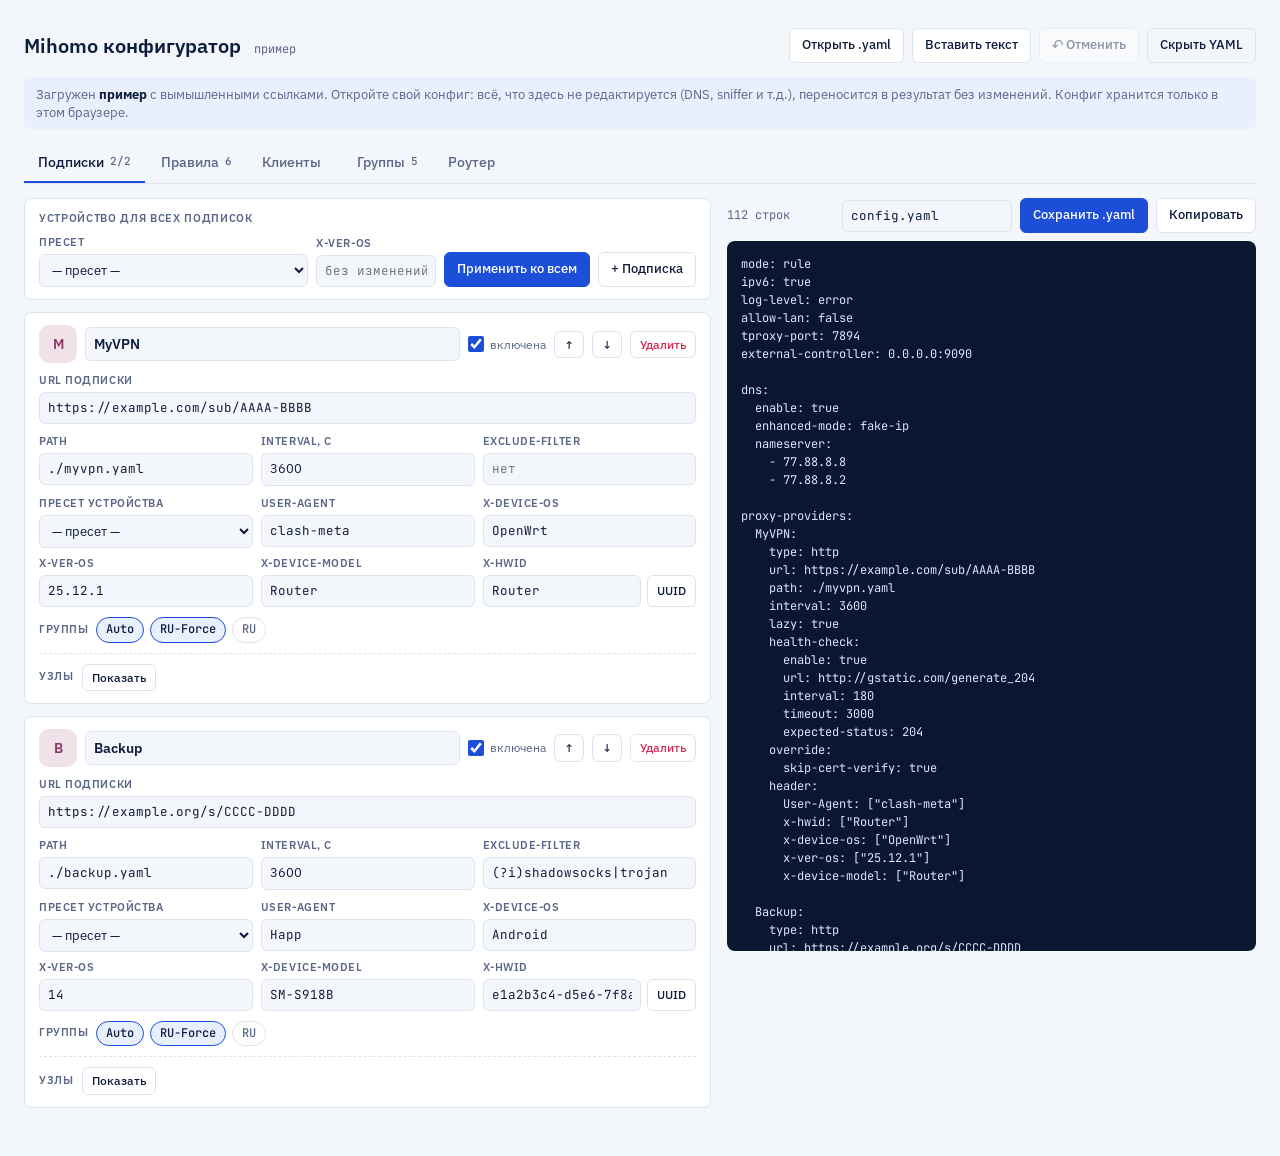
==== commit dbadad0f: "0.1.12: brand style from the logo, quick setup from a starter profile - panel theme: navy→blue→cyan " ====
--- a/configurator/index.html
+++ b/configurator/index.html
@@ -11,28 +11,28 @@
 <style>
 /* Layout: tabbed editor (subscriptions / rules / groups) on the left, live YAML + problems on the right; stacks on phones */
 :root{
-  --bg:#f4f5fb; --panel:#ffffff; --fg:#2d2f55; --muted:#67748e; --line:#e1e5f0;
-  --accent:#5e72e4; --accent-ink:#ffffff; --soft:#eef0fd; --warn:#d6294f; --ok:#1a9b67;
-  --code-bg:#171a35; --code-fg:#dfe3fb;
-  --c-direct:#1a9b67; --c-reject:#d6294f;
-  --c1:#5e72e4; --c2:#9a6420; --c3:#6b4a8f; --c4:#23808a; --c5:#a03a6c; --c6:#5f6f12;
+  --bg:#f3f6fb; --panel:#ffffff; --fg:#0f1d3d; --muted:#5b6787; --line:#dde4f0;
+  --accent:#1d4ed8; --accent-ink:#ffffff; --soft:#e8f0fe; --warn:#d6294f; --ok:#16a34a;
+  --code-bg:#0b1630; --code-fg:#dbe7ff;
+  --c-direct:#16a34a; --c-reject:#d6294f;
+  --c1:#1d4ed8; --c2:#9a6420; --c3:#6b4a8f; --c4:#23808a; --c5:#a03a6c; --c6:#5f6f12;
   --f-ui:"Twemoji Country Flags","IBM Plex Sans",system-ui,-apple-system,"Segoe UI",sans-serif;
   --f-mono:"Twemoji Country Flags","JetBrains Mono",ui-monospace,"SFMono-Regular",Consolas,monospace;
 }
 /* Windows has no flag emoji: a flags-only font (Twemoji, CC-BY 4.0) next to this file */
 @font-face{font-family:"Twemoji Country Flags";src:url(flags.woff2) format("woff2");unicode-range:U+1F1E6-1F1FF,U+1F3F4,U+E0062-E0063,U+E0065,U+E0067,U+E006C,U+E006E,U+E0073-E0074,U+E0077,U+E007F;font-display:swap}
 @media (prefers-color-scheme:dark){:root:not([data-theme="light"]){
-  --bg:#12142a; --panel:#1c1f3a; --fg:#e8eaf6; --muted:#9aa3c7; --line:#2e3260;
-  --accent:#8a9bff; --accent-ink:#11132a; --soft:#262a50; --warn:#ff7a93; --ok:#4fd6a0;
-  --code-bg:#0c0e20; --code-fg:#dfe3fb;
-  --c-direct:#4fd6a0; --c-reject:#ff7a93;
-  --c1:#8a9bff; --c2:#d9a35a; --c3:#a88bd0; --c4:#5cc0c9; --c5:#d97aa6; --c6:#b5c45a; color-scheme:dark}}
+  --bg:#0a1124; --panel:#111a33; --fg:#e6edf9; --muted:#93a1c0; --line:#22305a;
+  --accent:#38bdf8; --accent-ink:#06101f; --soft:#172449; --warn:#ff7a93; --ok:#4ade80;
+  --code-bg:#060c1c; --code-fg:#dbe7ff;
+  --c-direct:#4ade80; --c-reject:#ff7a93;
+  --c1:#38bdf8; --c2:#d9a35a; --c3:#a88bd0; --c4:#5cc0c9; --c5:#d97aa6; --c6:#b5c45a; color-scheme:dark}}
 :root[data-theme="dark"]{
-  --bg:#12142a; --panel:#1c1f3a; --fg:#e8eaf6; --muted:#9aa3c7; --line:#2e3260;
-  --accent:#8a9bff; --accent-ink:#11132a; --soft:#262a50; --warn:#ff7a93; --ok:#4fd6a0;
-  --code-bg:#0c0e20; --code-fg:#dfe3fb;
-  --c-direct:#4fd6a0; --c-reject:#ff7a93;
-  --c1:#8a9bff; --c2:#d9a35a; --c3:#a88bd0; --c4:#5cc0c9; --c5:#d97aa6; --c6:#b5c45a; color-scheme:dark}
+  --bg:#0a1124; --panel:#111a33; --fg:#e6edf9; --muted:#93a1c0; --line:#22305a;
+  --accent:#38bdf8; --accent-ink:#06101f; --soft:#172449; --warn:#ff7a93; --ok:#4ade80;
+  --code-bg:#060c1c; --code-fg:#dbe7ff;
+  --c-direct:#4ade80; --c-reject:#ff7a93;
+  --c1:#38bdf8; --c2:#d9a35a; --c3:#a88bd0; --c4:#5cc0c9; --c5:#d97aa6; --c6:#b5c45a; color-scheme:dark}
 *{box-sizing:border-box}
 [hidden]{display:none!important}
 body{background:var(--bg);color:var(--fg);font-family:var(--f-ui);font-size:14px;line-height:1.45;padding-inline:16px;padding-block:20px 40px}
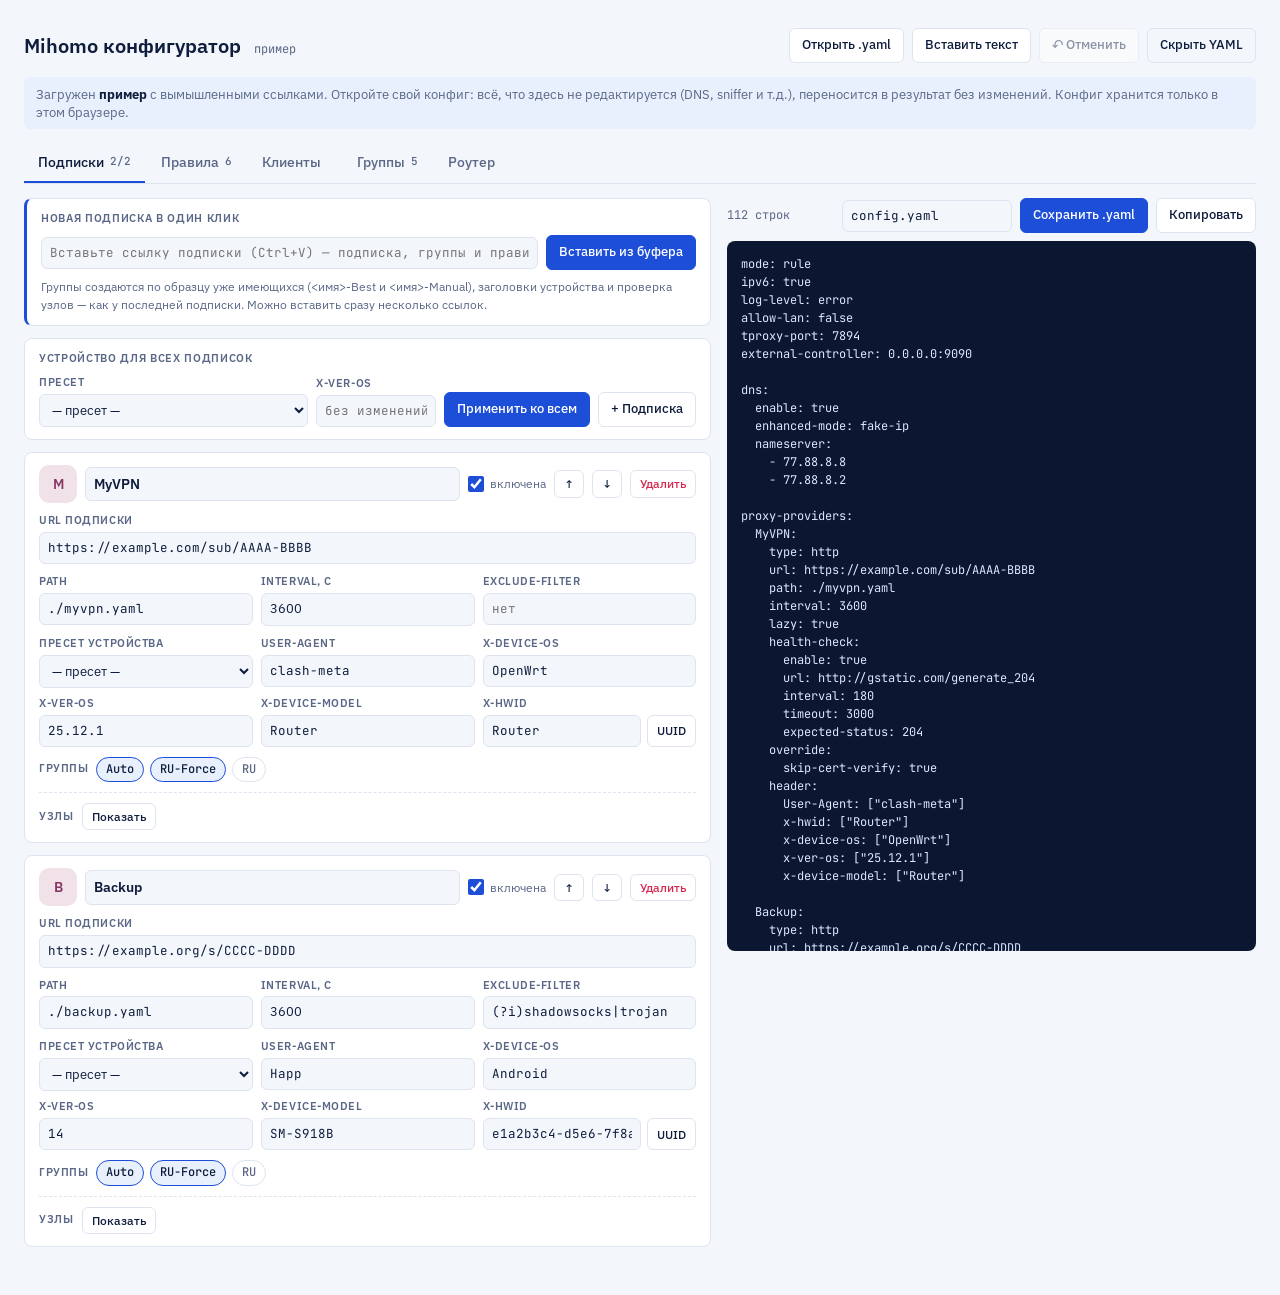
==== commit ce249362: "0.1.16: one-click subscription in the configurator Paste a link (field, button or anywhere on the Su" ====
--- a/configurator/index.html
+++ b/configurator/index.html
@@ -71,6 +71,10 @@
 .panel{background:var(--panel);border:1px solid var(--line);border-radius:8px;padding:12px 14px;display:flex;flex-direction:column;gap:10px;min-width:0}
 .lbl{font-size:11px;letter-spacing:.06em;text-transform:uppercase;color:var(--muted);font-weight:600}
 .bulk{flex-direction:row;flex-wrap:wrap;align-items:end;gap:8px}
+.quick{flex-direction:row;flex-wrap:wrap;align-items:center;gap:8px;border-left:3px solid var(--accent)}
+.quick .lbl{width:100%}
+.quick #qaUrl{flex:1 1 280px}
+.prov.fresh{box-shadow:0 0 0 2px var(--accent);transition:box-shadow .3s}
 .bulk .lbl{width:100%}
 
 .prov{background:var(--panel);border:1px solid var(--line);border-radius:8px;padding:12px 14px;display:flex;flex-direction:column;gap:10px;min-width:0}
@@ -620,7 +624,7 @@
     const extra = {...p};
     ["url","path","interval","exclude-filter","header"].forEach(k=>delete extra[k]);
     return {
-      id:uid(), name:n, enabled:true, url:p.url||"", path:p.path||`./${n.toLowerCase()}.yaml`, interval:p.interval ?? 3600,
+      id:uid(), name:n, savedName:n, enabled:true, url:p.url||"", path:p.path||`./${n.toLowerCase()}.yaml`, interval:p.interval ?? 3600,
       exclude:p["exclude-filter"]||"", hdr, extraHdr:h, extra,
       groups:new Set(groupsS.filter(g=>Array.isArray(g.data.use)&&g.data.use.includes(n)).map(g=>g.data.name)),
       nodes: nodesCache[p.url] || null, open:false, live:null,
@@ -843,6 +847,12 @@
 function renderSubs(){
   const cands = useCandidates();
   $("#main").innerHTML = `
+    <div class="panel quick">
+      <div class="lbl">Новая подписка в один клик</div>
+      <input type="text" id="qaUrl" class="mono" placeholder="Вставьте ссылку подписки (Ctrl+V) — подписка, группы и правила добавятся сами" spellcheck="false" autocomplete="off" inputmode="url">
+      <button id="qaPaste" class="primary" title="Взять ссылку из буфера обмена">Вставить из буфера</button>
+      <div class="small muted" style="width:100%">Группы создаются по образцу уже имеющихся (${(() => { const k = [...subPatterns().keys()]; return k.length ? k.map(x => esc(x.replace("{N}", "<имя>"))).join(", ") : "&lt;имя&gt;-Best и &lt;имя&gt;-Manual"; })()}), заголовки устройства и проверка узлов — как у последней подписки. Можно вставить сразу несколько ссылок.</div>
+    </div>
     <div class="panel bulk">
       <div class="lbl">Устройство для всех подписок</div>
       <label class="f" style="flex:1 1 180px"><span>Пресет</span><select id="bulkPreset">${presetOptions("")}</select></label>
@@ -898,6 +908,151 @@
   applyPreset(p, "router");
   provs.push(p); render();
   setTimeout(()=>document.getElementById("u-"+p.id)?.focus(),0);
+}
+/* ---------- one-click subscription: provider + groups + rules by analogy ---------- */
+const SUB_SKIP = new Set(["www","sub","subs","api","cdn","s","x","xo","vpn","panel","link","get","my","app","go","url"]);
+// name from the link: the meaningful part of the host (xo.e0f.cx → e0f, carparts36.ru → carparts36)
+function subNameFromUrl(u){
+  let host = "";
+  try{ host = new URL(u).hostname; }catch(e){}
+  let base = "";
+  if(/^\d+\.\d+\.\d+\.\d+$/.test(host)) base = "sub" + host.split(".").pop();
+  else {
+    const parts = host.split(".").filter(Boolean);
+    const cand = parts.slice(0, -1).reverse().find(x => !SUB_SKIP.has(x.toLowerCase()) && x.length > 1);
+    base = cand || parts[0] || "sub";
+  }
+  base = base.replace(/[^A-Za-z0-9_-]/g, "").slice(0, 24) || "sub";
+  const taken = n => provs.some(p=>p.name.toLowerCase()===n.toLowerCase()) || groupNames().some(g=>g.toLowerCase()===n.toLowerCase()) || BUILTIN.includes(n);
+  let n = base, i = 2;
+  while(taken(n)) n = base + (i++);
+  return n;
+}
+// Groups named after a subscription ("EOF-Best", "EOF-Manual") form patterns ("{N}-Best"):
+// the new subscription gets the same set, with the same settings and shared providers.
+function subPatterns(){
+  const pats = new Map();
+  for(const p of provs){
+    const pn = p.name.trim(); if(!pn) continue;
+    for(const g of groupsS){
+      const gn = g.data.name, i = gn.toLowerCase().indexOf(pn.toLowerCase());
+      if(i < 0 || !p.groups.has(gn)) continue;
+      const key = gn.slice(0, i) + "{N}" + gn.slice(i + pn.length);
+      if(key === "{N}") continue;
+      // the longest provider name wins (SilVPN vs VPN)
+      const cur = [...pats.values()].flat().find(x => x.group === g);
+      if(cur){ if(cur.prov.name.length >= pn.length) continue; const arr = pats.get(cur.key); arr.splice(arr.indexOf(cur), 1); }
+      if(!pats.has(key)) pats.set(key, []);
+      pats.get(key).push({key, prov:p, group:g});
+    }
+  }
+  for(const [k, v] of pats) if(!v.length) pats.delete(k);
+  return pats;
+}
+const linkRe = /\bhttps?:\/\/[^\s"'<>]+/g;
+
+function quickAddText(text){
+  const urls = [...new Set((String(text||"").match(linkRe) || []).map(u => u.replace(/[),.;]+$/, "")))];
+  if(!urls.length){ flash("В тексте нет ссылки https://…", true); return; }
+  const known = new Set(provs.map(p=>p.url));
+  const fresh = urls.filter(u => !known.has(u));
+  if(!fresh.length){ flash(urls.length > 1 ? "Эти подписки уже есть" : "Эта подписка уже есть", true); return; }
+  pushUndo();
+  const done = fresh.map(u => quickAddOne(u));
+  render();
+  const last = done[done.length - 1];
+  const sec = document.querySelector(`.prov[data-id="${last.p.id}"]`);
+  if(sec){ sec.classList.add("fresh"); sec.scrollIntoView({block:"center", behavior:"smooth"}); const ni = document.getElementById("n-"+last.p.id); if(ni){ ni.focus(); ni.select(); } }
+  flash(done.length > 1 ? `Добавлено подписок: ${done.length}` :
+    `«${last.p.name}»: ${last.groups.length ? "группы " + last.groups.join(", ") : "без новых групп"}${last.parents.length ? " → в " + last.parents.join(", ") : ""}${last.rules ? `, правил: ${last.rules}` : ""}. Имя можно поменять — группы переименуются следом.`);
+}
+
+function quickAddOne(url){
+  const name = subNameFromUrl(url);
+  const pats = subPatterns();
+  // template provider: the most recent one that has its own groups, else the last one
+  const owners = [...pats.values()].flat().map(x => x.prov);
+  const tpl = owners.length ? owners[owners.length - 1] : provs[provs.length - 1];
+  let path = `./providers/${name.toLowerCase()}.yaml`;
+  if(tpl){ const tp = tpl.path || "", tn = tpl.name.toLowerCase(), i = tp.toLowerCase().lastIndexOf(tn);
+    if(i >= 0) path = tp.slice(0, i) + name.toLowerCase() + tp.slice(i + tn.length); }
+  const p = {
+    id:uid(), name, savedName:name, enabled:true, url, path, interval:tpl ? tpl.interval : 86400, exclude:"",
+    hdr: tpl ? clone(tpl.hdr) : {ua:"",hwid:"",os:"",ver:"",model:""}, extraHdr: tpl ? clone(tpl.extraHdr) : {},
+    extra: tpl ? clone(tpl.extra) : {type:"http",
+      "health-check":{enable:true,url:"http://www.msftconnecttest.com/connecttest.txt",interval:600,timeout:5000,"expected-status":200},
+      override:{"skip-cert-verify":true}},
+    groups:new Set(), nodes:null, open:false, live:null,
+  };
+  if(!tpl) applyPreset(p, "router");
+  // right after the last subscription that has its own groups, so shared ones stay last in `use`
+  const lastOwner = owners.length ? owners.reduce((a, b) => provs.indexOf(b) > provs.indexOf(a) ? b : a) : null;
+  if(lastOwner) provs.splice(provs.indexOf(lastOwner) + 1, 0, p); else provs.push(p);
+
+  const created = [], parents = new Set(); let ruleCount = 0;
+  const addAfter = (arr, afterIdx, val) => arr.splice(afterIdx + 1, 0, val);
+  if(pats.size){
+    for(const [key, inst] of pats){
+      const rep = inst[inst.length - 1], gname = key.replace("{N}", name);
+      if(groupNames().includes(gname)) continue;
+      const data = clone(rep.group.data); data.name = gname; delete data.use;
+      // drop node pins that belonged to the other subscription
+      if(Array.isArray(data.proxies)) data.proxies = data.proxies.filter(x => BUILTIN.includes(x) || groupNames().includes(x));
+      const lastIdx = Math.max(...inst.map(x => groupsS.indexOf(x.group)));
+      addAfter(groupsS, lastIdx, {id:uid(), data});
+      p.groups.add(gname); created.push(gname);
+      // providers shared by every group of this pattern (e.g. a backup subscription in all of them)
+      for(const sp of provs) if(sp !== p && !inst.some(x => x.prov === sp) && inst.every(x => sp.groups.has(x.group.data.name))) sp.groups.add(gname);
+      // parent groups that list the pattern's groups get the new one after the last of them
+      const names = inst.map(x => x.group.data.name);
+      for(const g of groupsS){
+        const px = g.data.proxies; if(!Array.isArray(px) || g.data.name === gname) continue;
+        const idx = px.reduce((m, x, i) => names.includes(x) ? i : m, -1);
+        if(idx >= 0 && !px.includes(gname)){ addAfter(px, idx, gname); parents.add(g.data.name); }
+      }
+      // rules repeated for every subscription of the pattern are repeated for the new one too
+      const byKey = new Map();
+      rules.forEach((r, i) => { if(names.includes(r.target)){ const k = [r.type, r.value, ...r.opts].join("\u0001"); if(!byKey.has(k)) byKey.set(k, []); byKey.get(k).push(i); } });
+      for(const [k, idxs] of [...byKey].reverse()){
+        if(idxs.length < names.length) continue;
+        const src = rules[idxs[idxs.length - 1]];
+        rules.splice(idxs[idxs.length - 1] + 1, 0, {id:uid(), type:src.type, value:src.value, target:gname, opts:[...src.opts]});
+        ruleCount++;
+      }
+    }
+  } else {
+    // nothing to copy from: the classic pair, both offered in the main selector
+    const hc = p.extra["health-check"]?.url || "http://www.msftconnecttest.com/connecttest.txt";
+    const mk = [ {name:`${name}-Best`, type:"url-test", url:hc, interval:300, tolerance:50}, {name:`${name}-Manual`, type:"select"} ];
+    for(const d of mk) if(!groupNames().includes(d.name)){ groupsS.push({id:uid(), data:d}); p.groups.add(d.name); created.push(d.name); }
+    // main selector: the select group most rules point to (or named Proxy)
+    const cnt = {}; rules.forEach(r => cnt[r.target] = (cnt[r.target]||0) + 1);
+    const sel = groupsS.filter(g => g.data.type === "select" && !created.includes(g.data.name));
+    const mainG = sel.find(g => /^proxy$/i.test(g.data.name)) || sel.sort((a,b) => (cnt[b.data.name]||0) - (cnt[a.data.name]||0))[0];
+    if(mainG){
+      const px = mainG.data.proxies = Array.isArray(mainG.data.proxies) ? mainG.data.proxies : [];
+      const di = px.indexOf("DIRECT");
+      px.splice(di >= 0 ? di : px.length, 0, ...created.filter(x => !px.includes(x)));
+      parents.add(mainG.data.name);
+    } else {
+      groupsS.unshift({id:uid(), data:{name:"Proxy", type:"select", proxies:[...created, "DIRECT"]}});
+      parents.add("Proxy");
+    }
+  }
+  return {p, groups:created, parents:[...parents], rules:ruleCount};
+}
+
+// renaming a subscription renames the groups named after it (EOF-Best → New-Best)
+function renameSubGroups(p){
+  const old = p.savedName, nn = p.name.trim();
+  p.savedName = nn;
+  if(!old || !nn || old === nn) return 0;
+  let n = 0;
+  for(const g of groupsS){
+    const gn = g.data.name;
+    if(p.groups.has(gn) && gn.includes(old) && renameGroup(g, gn.split(old).join(nn))) n++;
+  }
+  return n;
 }
 function curlCmd(p){
   const q = s => `'${String(s).replace(/'/g,"'\\''")}'`;
@@ -1577,6 +1732,7 @@
   const p = t.closest(".prov[data-id]") && byProv(t);
   if(p){
     if(t.dataset.k==="enabled"){ pushUndo(); p.enabled = t.checked; render(); }
+    if(t.dataset.k==="name"){ const n = renameSubGroups(p); if(n){ render(); flash(`Переименовано групп: ${n}`); } }
     if(t.dataset.act==="preset" && t.value){ pushUndo(); applyPreset(p, t.value); render(); }
     return;
   }
@@ -1624,11 +1780,31 @@
   }
 });
 
+// one-click subscription: paste into the quick field, Enter in it, or paste anywhere on the tab
+main.addEventListener("paste", e => {
+  if(e.target.id !== "qaUrl") return;
+  const t = e.clipboardData?.getData("text") || "";
+  if(!/https?:\/\//.test(t)) return;
+  e.preventDefault(); quickAddText(t);
+});
+main.addEventListener("keydown", e => {
+  if(e.target.id === "qaUrl" && e.key === "Enter"){ e.preventDefault(); quickAddText(e.target.value); }
+});
+document.addEventListener("paste", e => {
+  if(ui.tab !== "subs" || e.target.closest?.("input,textarea,select,[contenteditable]")) return;
+  const t = e.clipboardData?.getData("text") || "";
+  if(/https?:\/\//.test(t)){ e.preventDefault(); quickAddText(t); }
+});
 main.addEventListener("click", async e => {
   const b = e.target.closest("button"); if(!b) return;
   // toolbar buttons by id
   switch(b.id){
     case "addProv": return addProv();
+    case "qaPaste": {
+      try{ const t = await navigator.clipboard.readText(); if(t.trim()) return quickAddText(t); flash("Буфер обмена пуст", true); }
+      catch(err){ const i = $("#qaUrl"); i?.focus(); flash("Браузер не дал прочитать буфер — нажмите Ctrl+V в поле", true); }
+      return;
+    }
     case "rConnect": b.disabled = true; b.textContent = "Подключаюсь…"; return connect(false);
     case "rRefresh": return refreshLive(false).catch(e=>flash(apiErr(e), true));
     case "rUpdAll": {
